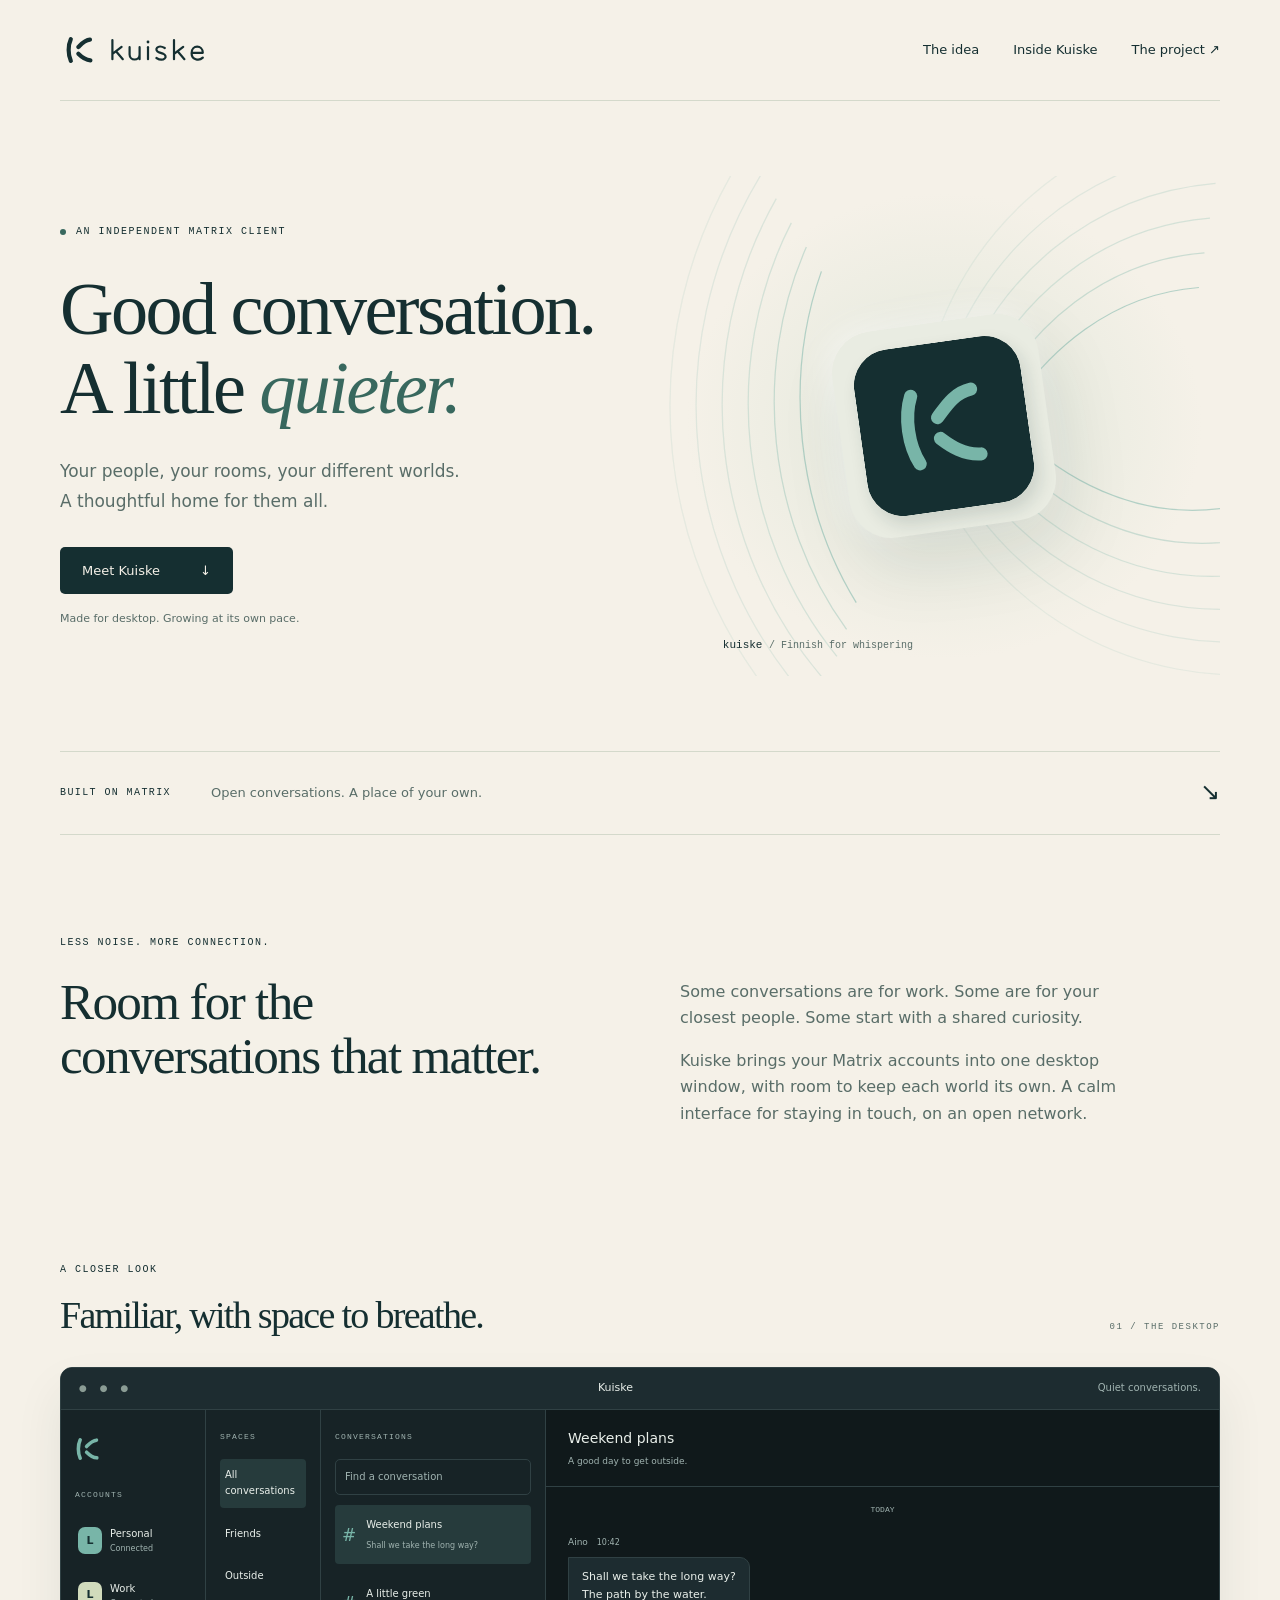
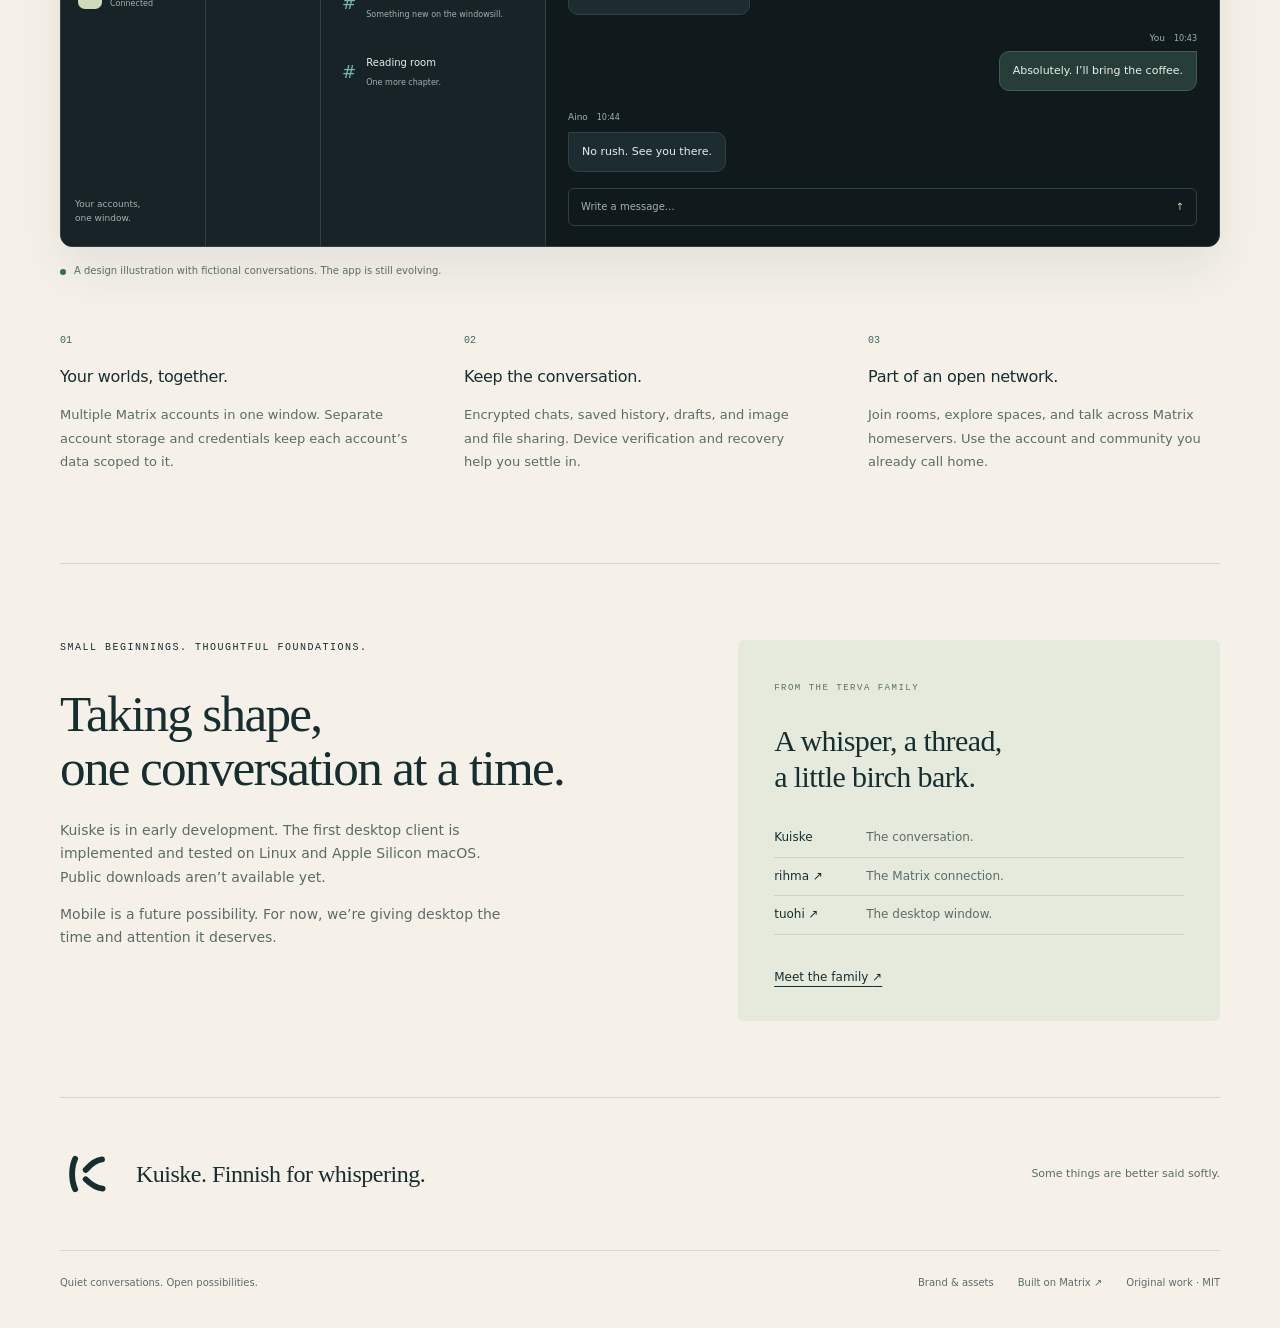
==== index.html @ c869d0d6 "Update Kuiske vanity site" ====
<!doctype html>
<html lang="en">
<head>
  <meta charset="utf-8">
  <meta name="viewport" content="width=device-width, initial-scale=1">
  <meta name="theme-color" content="#152f31">
  <title>Kuiske — quiet conversations on Matrix</title>
  <meta name="description" content="A quieter place for your Matrix conversations. Kuiske is an independent desktop chat client in early development, built around multiple accounts and encrypted conversations.">
  <meta property="og:type" content="website">
  <meta property="og:title" content="Kuiske — quiet conversations on Matrix">
  <meta property="og:description" content="Your accounts. Your conversations. A little room to breathe. An independent Matrix client in early development.">
  <link rel="canonical" href="https://terva.sh/kuiske/">
  <meta property="og:url" content="https://terva.sh/kuiske/">
  <meta property="og:image" content="https://terva.sh/kuiske/assets/social-card.png">
  <meta property="og:image:alt" content="Kuiske whisper mark and wordmark on deep ink with soft teal curves.">
  <meta property="og:image:width" content="1200">
  <meta property="og:image:height" content="630">
  <meta name="twitter:card" content="summary_large_image">
  <link rel="icon" type="image/svg+xml" href="assets/icon.svg">
  <link rel="icon" type="image/png" sizes="32x32" href="assets/icon-32.png">
  <link rel="apple-touch-icon" sizes="180x180" href="assets/icon-180.png">
  <link rel="stylesheet" href="assets/tokens.css">
  <link rel="stylesheet" href="style.css">
</head>
<body>
  <a class="skip-link" href="#main">Skip to content</a>
  <header class="site-header wrap">
    <a class="identity" href="#" aria-label="Kuiske home"><img src="assets/mark-ink.svg" alt="" width="40" height="40"><img src="assets/wordmark.svg" alt="Kuiske" width="135" height="40"></a>
    <nav aria-label="Main navigation"><a href="#idea">The idea</a><a href="#inside">Inside Kuiske</a><a href="#project">The project <span aria-hidden="true">↗</span></a></nav>
  </header>
  <main id="main">
    <section class="hero wrap" aria-labelledby="hero-title">
      <div class="hero-copy">
        <p class="eyebrow"><span class="status-dot" aria-hidden="true"></span> An independent Matrix client</p>
        <h1 id="hero-title">Good conversation.<br>A little <em>quieter.</em></h1>
        <p class="hero-description">Your people, your rooms, your different worlds.<br class="desktop-break"> A thoughtful home for them all.</p>
        <a class="button" href="#inside">Meet Kuiske <span aria-hidden="true">↓</span></a>
        <p class="hero-note">Made for desktop. Growing at its own pace.</p>
      </div>
      <div class="hero-art" aria-hidden="true">
        <img class="field" src="assets/whisper-field.svg" alt="" width="800" height="800">
        <div class="icon-plinth"><img src="assets/icon.svg" alt="" width="168" height="168"></div>
        <span class="art-annotation">kuiske <span> / Finnish for whispering</span></span>
      </div>
    </section>
    <div class="intro-line wrap"><span>BUILT ON MATRIX</span><p>Open conversations. A place of your own.</p><span aria-hidden="true">↘</span></div>
    <section class="idea wrap" id="idea" aria-labelledby="idea-title">
      <p class="eyebrow">Less noise. More connection.</p>
      <h2 id="idea-title">Room for the<br>conversations that matter.</h2>
      <div class="idea-body"><p>Some conversations are for work. Some are for your closest people. Some start with a shared curiosity.</p><p>Kuiske brings your Matrix accounts into one desktop window, with room to keep each world its own. A calm interface for staying in touch, on an open network.</p></div>
    </section>
    <section class="inside wrap" id="inside" aria-labelledby="inside-title">
      <div class="section-heading"><div><p class="eyebrow">A closer look</p><h2 id="inside-title">Familiar, with space to breathe.</h2></div><span class="small-label">01 / THE DESKTOP</span></div>
      <figure class="product-figure">
        <div class="product-window" role="img" aria-label="Illustrative Kuiske layout showing separate accounts, spaces, rooms and a fictional conversation. This is a design illustration, not an application screenshot.">
          <div class="window-bar"><span aria-hidden="true">● ● ●</span><span>Kuiske</span><span>Quiet conversations.</span></div>
          <div class="product-body">
            <div class="mock-accounts"><img src="assets/mark.svg" alt="" width="34" height="34"><p class="mock-label">ACCOUNTS</p><div class="mock-account selected"><b>L</b><span>Personal<small>Connected</small></span></div><div class="mock-account"><b class="lichen">L</b><span>Work<small>Connected</small></span></div><span class="mock-bottom">Your accounts,<br>one window.</span></div>
            <div class="mock-spaces"><p class="mock-label">SPACES</p><p class="mock-active">All conversations</p><p>Friends</p><p>Outside</p></div>
            <div class="mock-rooms"><p class="mock-label">CONVERSATIONS</p><p class="mock-search">Find a conversation</p><div class="mock-room mock-active"><span>#</span><div>Weekend plans<small>Shall we take the long way?</small></div></div><div class="mock-room"><span>#</span><div>A little green<small>Something new on the windowsill.</small></div></div><div class="mock-room"><span>#</span><div>Reading room<small>One more chapter.</small></div></div></div>
            <div class="mock-conversation"><div class="mock-chat-heading"><b>Weekend plans</b><small>A good day to get outside.</small></div><p class="mock-date">TODAY</p><div class="mock-message"><span>Aino <time>10:42</time></span><p>Shall we take the long way?<br>The path by the water.</p></div><div class="mock-message own"><span>You <time>10:43</time></span><p>Absolutely. I’ll bring the coffee.</p></div><div class="mock-message"><span>Aino <time>10:44</time></span><p>No rush. See you there.</p></div><div class="mock-composer">Write a message…<span aria-hidden="true">↑</span></div></div>
          </div>
        </div>
        <figcaption><span class="status-dot" aria-hidden="true"></span> A design illustration with fictional conversations. The app is still evolving.</figcaption>
      </figure>
      <div class="features">
        <article><span class="feature-number">01</span><h3>Your worlds, together.</h3><p>Multiple Matrix accounts in one window. Separate account storage and credentials keep each account’s data scoped to it.</p></article>
        <article><span class="feature-number">02</span><h3>Keep the conversation.</h3><p>Encrypted chats, saved history, drafts, and image and file sharing. Device verification and recovery help you settle in.</p></article>
        <article><span class="feature-number">03</span><h3>Part of an open network.</h3><p>Join rooms, explore spaces, and talk across Matrix homeservers. Use the account and community you already call home.</p></article>
      </div>
    </section>
    <section class="project wrap" id="project" aria-labelledby="project-title">
      <div><p class="eyebrow">Small beginnings. Thoughtful foundations.</p><h2 id="project-title">Taking shape,<br>one conversation at a time.</h2><p>Kuiske is in early development. The first desktop client is implemented and tested on Linux and Apple Silicon macOS. Public downloads aren’t available yet.</p><p>Mobile is a future possibility. For now, we’re giving desktop the time and attention it deserves.</p></div>
      <aside class="project-note" aria-label="Project details"><span class="small-label">FROM THE TERVA FAMILY</span><p>A whisper, a thread,<br>a little birch bark.</p><dl><div><dt>Kuiske</dt><dd>The conversation.</dd></div><div><dt><a href="https://github.com/terva-sh/rihma">rihma <span aria-hidden="true">↗</span></a></dt><dd>The Matrix connection.</dd></div><div><dt><a href="https://github.com/terva-sh/tuohi">tuohi <span aria-hidden="true">↗</span></a></dt><dd>The desktop window.</dd></div></dl><a class="text-link" href="https://terva.sh">Meet the family <span aria-hidden="true">↗</span></a></aside>
    </section>
    <section class="closing wrap" aria-label="Kuiske name"><img src="assets/mark-ink.svg" alt="" width="56" height="56"><p><strong>Kuiske.</strong> Finnish for whispering.</p><span>Some things are better said softly.</span></section>
  </main>
  <footer class="wrap"><p>Quiet conversations. Open possibilities.</p><div><a href="brand.html">Brand &amp; assets</a><a href="https://matrix.org">Built on Matrix <span aria-hidden="true">↗</span></a><span>Original work · MIT</span></div></footer>
</body>
</html>
---- assets/tokens.css ----
:root {
  --kuiske-ink: #152f31;
  --kuiske-night: #10191b;
  --kuiske-birch: #f5f1e8;
  --kuiske-teal: #78b5a8;
  --kuiske-teal-deep: #38685e;
  --kuiske-lichen: #d1dbbc;
  --kuiske-muted: #596d68;
  --kuiske-line: #d4d9cb;
  --kuiske-sans: ui-sans-serif, system-ui, -apple-system, BlinkMacSystemFont, "Segoe UI", sans-serif;
  --kuiske-serif: "Iowan Old Style", "Palatino Linotype", "Book Antiqua", Palatino, Georgia, serif;
  --kuiske-mono: ui-monospace, "Cascadia Code", "SF Mono", Menlo, Consolas, monospace;
}
---- style.css ----
*{box-sizing:border-box}
html{scroll-behavior:smooth;scroll-padding-top:24px}
body{margin:0;background:var(--kuiske-birch);color:var(--kuiske-ink);font-family:var(--kuiske-sans);font-size:16px;line-height:1.65;-webkit-font-smoothing:antialiased}
img{max-width:100%;display:block}a{color:inherit;text-underline-offset:5px}a:hover{text-decoration-thickness:2px}a:focus-visible,button:focus-visible{outline:3px solid var(--kuiske-teal-deep);outline-offset:6px;border-radius:3px}
.wrap{width:min(1160px,calc(100% - 96px));margin-inline:auto}.skip-link{position:absolute;left:24px;top:-100px;background:var(--kuiske-ink);color:var(--kuiske-birch);padding:12px 20px;z-index:5}.skip-link:focus{top:16px}
.site-header{display:flex;align-items:center;justify-content:space-between;padding-block:30px;gap:24px;border-bottom:1px solid var(--kuiske-line)}.identity{display:flex;align-items:center;gap:6px;flex-shrink:0}.identity img:last-child{width:108px;height:32px}.site-header nav{display:flex;gap:34px;font-size:13px}.site-header nav a{text-decoration:none}.site-header nav a:hover{text-decoration:underline}
.hero{display:grid;grid-template-columns:1.1fr 1fr;align-items:center;min-height:650px;position:relative}.hero-copy{padding-block:68px;z-index:1}.eyebrow,.small-label{font-family:var(--kuiske-mono);text-transform:uppercase;font-size:10px;font-weight:500;letter-spacing:1.5px}.eyebrow{display:flex;align-items:center;gap:10px;margin:0 0 30px}.status-dot{display:inline-block;width:6px;height:6px;border-radius:50%;background:var(--kuiske-teal-deep);flex:none}
h1,h2,h3,p{margin-top:0}h1,h2{font-family:var(--kuiske-serif);font-weight:400;letter-spacing:-2.6px;line-height:1.06}h1{font-size:clamp(48px,5.8vw,82px);margin:0 0 28px}h1 em{color:var(--kuiske-teal-deep);font-weight:400}.hero-description{color:var(--kuiske-muted);font-size:17px;line-height:1.8;margin-bottom:30px}.button{display:inline-flex;align-items:center;gap:40px;text-decoration:none;background:var(--kuiske-ink);color:var(--kuiske-birch);padding:13px 22px;border-radius:5px;font-size:13px;transition:background .15s}.button:hover{background:var(--kuiske-teal-deep)}.hero-note{font-size:11px;color:var(--kuiske-muted);margin:16px 0 0}
.hero-art{height:500px;position:relative;display:grid;place-items:center;overflow:hidden;background:radial-gradient(ellipse,#e0e7da 0%,#f5f1e8 66%)}.field{position:absolute;width:120%;max-width:none;opacity:.85;transform:rotate(-6deg)}.icon-plinth{transform:rotate(-8deg);padding:20px;border-radius:42px;background:#e9ece2;box-shadow:8px 30px 70px #152f311a,-7px -7px 30px #ffffff85;z-index:1}.icon-plinth img{border-radius:36px;box-shadow:4px 9px 17px #152f3124}.art-annotation{position:absolute;bottom:22px;left:10%;font-family:var(--kuiske-mono);font-size:11px}.art-annotation span{font-size:10px;color:var(--kuiske-muted)}
.intro-line{display:flex;align-items:center;gap:40px;border-block:1px solid var(--kuiske-line);padding-block:21px}.intro-line>span:first-child{font:10px var(--kuiske-mono);letter-spacing:1.4px}.intro-line p{margin:0;font-size:13px;color:var(--kuiske-muted)}.intro-line>span:last-child{margin-left:auto;font-size:24px}
.idea{padding-block:100px;display:grid;grid-template-columns:1fr 1fr;column-gap:80px}.idea>.eyebrow{grid-column:1/-1;margin-bottom:24px}h2{font-size:clamp(34px,4vw,52px);letter-spacing:-1.7px;margin-bottom:24px}.idea h2{margin-bottom:0}.idea-body{max-width:440px;color:var(--kuiske-muted);padding-top:4px}.idea-body p:last-child{margin-bottom:0}
.inside{padding-top:35px;padding-bottom:90px}.section-heading{display:flex;justify-content:space-between;align-items:end;margin-bottom:32px;gap:24px}.section-heading .eyebrow{margin-bottom:16px}.section-heading h2{font-size:38px;margin:0}.small-label{font-size:9px;white-space:nowrap;color:var(--kuiske-muted)}
.product-figure{margin:0}.product-window{border:1px solid #304144;border-radius:12px;overflow:hidden;background:#10191b;color:#e9efea;box-shadow:0 24px 48px #152f3114;font-size:12px}.window-bar{height:42px;padding-inline:18px;display:flex;align-items:center;justify-content:space-between;background:#1d2c30;border-bottom:1px solid #304144;font-size:11px}.window-bar>span:first-child{letter-spacing:5px;color:#8a9c94;font-size:9px}.window-bar>span:last-child{color:#a0b3b0;font-size:10px}.product-body{display:grid;grid-template-columns:145px 115px 225px 1fr;min-height:400px}.mock-accounts,.mock-spaces,.mock-rooms{position:relative;background:#172326;border-right:1px solid #304144;padding:22px 14px}.mock-label{font:8px var(--kuiske-mono);letter-spacing:1.2px;color:#a0b3b0;margin:0 0 18px}.mock-accounts>img{margin:0 0 24px -4px}.mock-account{display:flex;align-items:center;gap:8px;padding:9px 3px;margin-bottom:7px;font-size:10px}.mock-account>b{border-radius:7px;width:24px;height:27px;display:grid;place-items:center;background:#78b5a8;color:#152f31;font-size:11px}.mock-account>b.lichen{background:#d1dbbc}.mock-account small{display:block;color:#a0b3b0;font-size:8px}.mock-bottom{position:absolute;bottom:20px;font-size:9px;color:#a0b3b0}.mock-spaces>p:not(.mock-label){padding:8px 5px;font-size:10px}.mock-active{background:#263b3c;border-radius:4px}.mock-search{font-size:10px;border:1px solid #304144;padding:9px;border-radius:5px;color:#a0b3b0}.mock-room{display:flex;gap:10px;align-items:center;margin-bottom:10px;padding:12px 7px}.mock-room>span{font-size:17px;color:#78b5a8}.mock-room div{font-size:10px}.mock-room small{display:block;color:#a0b3b0;font-size:8px;margin-top:5px}.mock-conversation{padding:0 22px 20px;display:flex;flex-direction:column;min-width:0}.mock-chat-heading{border-bottom:1px solid #304144;margin-inline:-22px;padding:17px 22px}.mock-chat-heading>b{font-size:14px;font-weight:500}.mock-chat-heading small{display:block;color:#a0b3b0;font-size:9px;margin-top:4px}.mock-date{text-align:center;color:#a0b3b0;font:8px var(--kuiske-mono);margin:18px 0}.mock-message{max-width:87%;align-self:flex-start;margin-bottom:16px}.mock-message>span{font-size:9px;color:#a0b3b0}.mock-message time{font-size:8px;padding-left:6px}.mock-message p{background:#1d2c30;border:1px solid #304144;border-radius:0 10px 10px;padding:10px 13px;margin:5px 0 0;font-size:11px}.mock-message.own{align-self:flex-end}.mock-message.own>span{display:block;text-align:right}.mock-message.own p{background:#263d38;border-color:#3f5d50;border-radius:10px 0 10px 10px}.mock-composer{margin-top:auto;border:1px solid #304144;border-radius:6px;padding:10px 12px;color:#a0b3b0;font-size:10px;display:flex;justify-content:space-between}.mock-composer>span{color:#c8ddac}
figcaption{display:flex;align-items:center;gap:8px;color:var(--kuiske-muted);font-size:10px;margin-top:16px}.features{display:grid;grid-template-columns:repeat(3,1fr);gap:52px;margin-top:55px}.feature-number{font:10px var(--kuiske-mono);color:var(--kuiske-teal-deep);display:block;margin-bottom:18px}.features h3{font-size:16px;font-weight:500;letter-spacing:-.3px;margin-bottom:13px}.features p{font-size:13px;color:var(--kuiske-muted);line-height:1.8;margin-bottom:0}
.project{border-block:1px solid var(--kuiske-line);padding-block:76px;display:grid;grid-template-columns:1.2fr 1fr;gap:100px}.project>div>p:not(.eyebrow){color:var(--kuiske-muted);font-size:14px;max-width:460px}.project-note{background:#e6eadd;padding:32px 36px;border-radius:6px;align-self:start}.project-note>p{font-family:var(--kuiske-serif);font-size:30px;line-height:1.2;letter-spacing:-.6px;margin:24px 0}.project-note dl{margin:0 0 28px}.project-note dl>div{display:flex;align-items:baseline;gap:16px;font-size:12px;padding:9px 0;border-bottom:1px solid #cbd2c2}.project-note dt{width:76px;font-weight:500}.project-note dt a{text-decoration:none}.project-note dd{color:var(--kuiske-muted);margin:0}.text-link{font-size:12px}.closing{display:flex;align-items:center;gap:20px;padding-block:48px}.closing>p{font-family:var(--kuiske-serif);font-size:24px;letter-spacing:-.5px;margin:0}.closing strong{font-weight:400}.closing>span{margin-left:auto;font-size:11px;color:var(--kuiske-muted)}footer{border-top:1px solid var(--kuiske-line);padding-block:24px 36px;display:flex;justify-content:space-between;gap:24px;font-size:10px;color:var(--kuiske-muted)}footer p{margin:0}footer>div{display:flex;gap:24px}footer a{text-decoration:none}
@media(min-width:1440px){.hero h1{font-size:86px}}
@media(max-width:1050px){.wrap{width:calc(100% - 64px)}.hero{min-height:570px}.hero-art{height:420px}.icon-plinth{padding:16px}.icon-plinth img{width:140px;height:140px}.product-body{grid-template-columns:115px 95px 175px 1fr}.mock-rooms,.mock-accounts,.mock-spaces{padding-inline:10px}.mock-room{padding-inline:5px}.mock-room small{font-size:7px}.project{gap:50px}.features{gap:30px}.idea{gap:40px}.section-heading h2{font-size:34px}}
@media(max-width:760px){.wrap{width:calc(100% - 40px)}.site-header{padding-block:20px}.site-header nav{gap:18px;font-size:11px}.site-header nav a:first-child{display:none}.identity{gap:0}.identity img:first-child{width:32px;height:32px}.identity img:last-child{width:95px;height:28px}.hero{grid-template-columns:1fr;min-height:auto}.hero-copy{padding-block:52px 0}h1{font-size:clamp(46px,10vw,68px);letter-spacing:-1.8px}.hero-description{font-size:15px}.hero .eyebrow{font-size:9px;letter-spacing:1px;margin-bottom:24px}.hero-art{height:340px;max-width:440px;width:100%;margin-inline:auto}.field{width:100%;height:100%}.icon-plinth{padding:12px;border-radius:34px}.icon-plinth img{width:112px;height:112px;border-radius:24px}.art-annotation{bottom:20px;left:12%}.hero-note{font-size:10px}.intro-line{gap:20px;padding-block:17px}.intro-line>span:first-child{font-size:8px}.intro-line p{font-size:11px;max-width:170px}.intro-line>span:last-child{font-size:20px}.idea{padding-block:60px;grid-template-columns:1fr;gap:0}.idea>.eyebrow{margin-bottom:20px}.idea h2{margin-bottom:24px}.idea-body{font-size:14px}.inside{padding-top:15px;padding-bottom:60px}.section-heading{align-items:start}.section-heading h2{font-size:30px;max-width:280px}.section-heading>.small-label{display:none}.product-window{border-radius:8px}.product-body{grid-template-columns:100px 1fr;min-height:390px}.mock-spaces,.mock-accounts{display:none}.mock-rooms{padding:20px 6px}.mock-rooms .mock-label{font-size:6px;letter-spacing:.5px}.mock-room{padding:10px 4px;gap:5px;align-items:start}.mock-room>span{font-size:12px}.mock-room div{font-size:8px}.mock-room small{font-size:7px;overflow-wrap:anywhere}.mock-search{font-size:8px;padding:6px}.mock-conversation{padding-inline:12px}.mock-chat-heading{margin-inline:-12px;padding-inline:12px}.mock-chat-heading>b{font-size:12px}.mock-chat-heading small{font-size:8px}.mock-message p{padding:9px;font-size:10px}.window-bar>span:last-child{display:none}.window-bar{height:34px;font-size:10px}.mock-composer{font-size:9px;padding-inline:9px}.features{grid-template-columns:1fr;gap:26px;margin-top:32px}.features article{display:grid;grid-template-columns:28px 1fr;column-gap:12px}.feature-number{grid-row:1/3;margin-top:5px}.features h3{margin-bottom:8px}.features p{grid-column:2}.project{grid-template-columns:1fr;gap:28px;padding-block:52px}.project .eyebrow{font-size:8px;letter-spacing:1px}.project-note{padding:26px}.project-note>p{font-size:28px}.closing{gap:12px;padding-block:32px;flex-wrap:wrap}.closing img{width:36px;height:36px}.closing>p{font-size:21px}.closing>span{margin:0 0 0 48px}footer{flex-direction:column;gap:14px;font-size:9px}footer>div{gap:20px;flex-wrap:wrap}figcaption{font-size:9px;align-items:baseline}}
@media(prefers-reduced-motion:reduce){html{scroll-behavior:auto}*{transition:none!important}}

@media(max-width:380px){.site-header{gap:10px}.site-header nav{gap:12px;font-size:10px}}
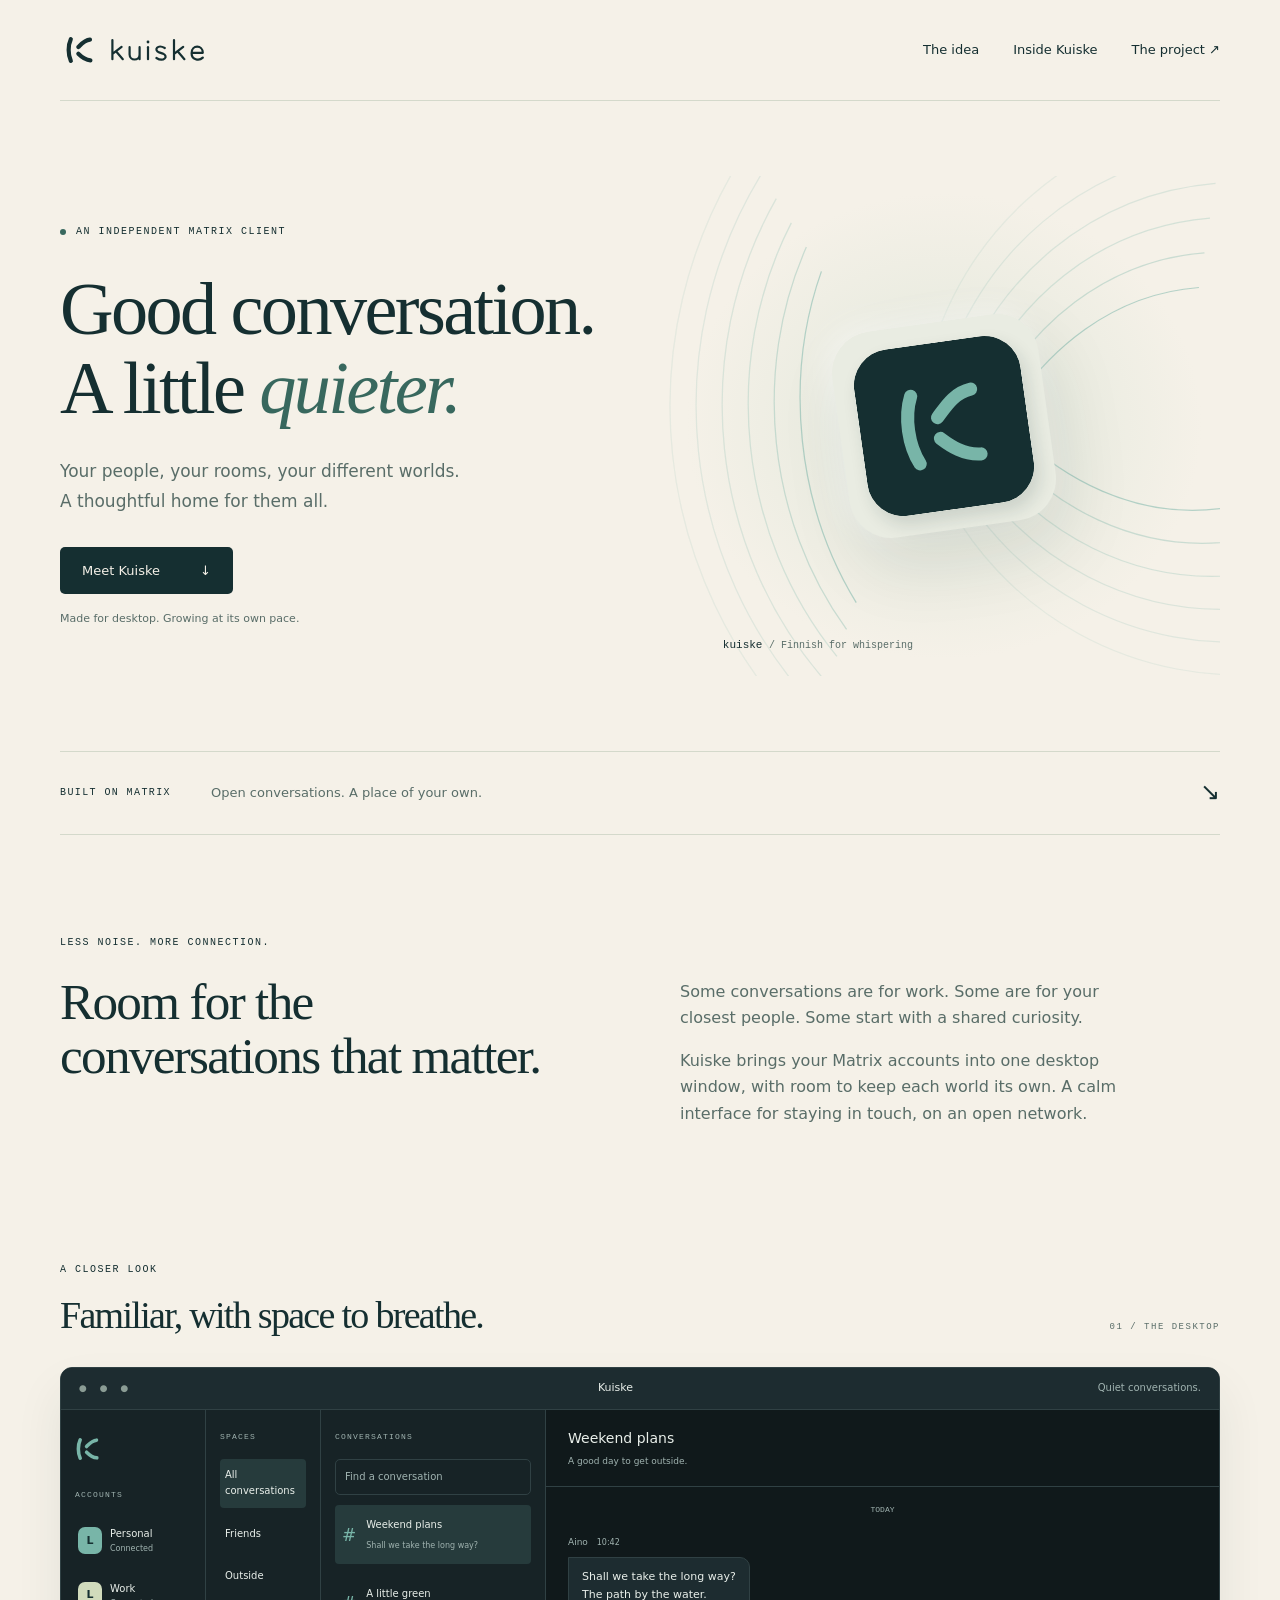
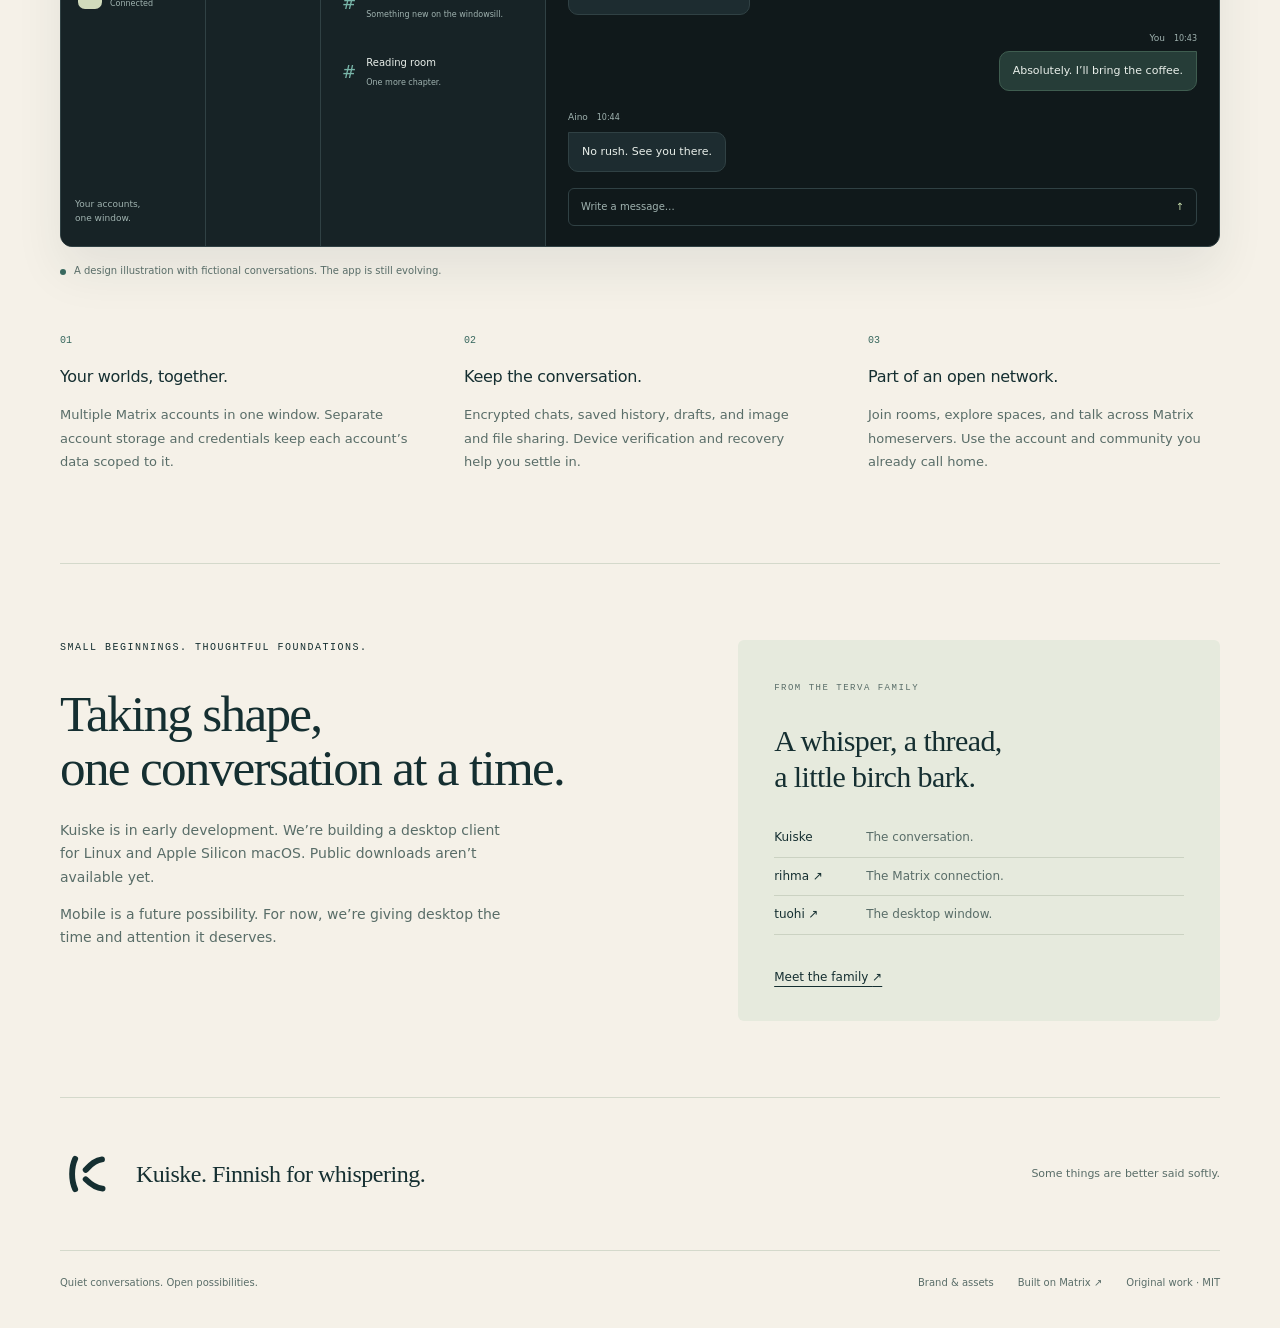
==== commit b6fc3e72: "Update Kuiske vanity site" ====
--- a/index.html
+++ b/index.html
@@ -70,7 +70,7 @@
       </div>
     </section>
     <section class="project wrap" id="project" aria-labelledby="project-title">
-      <div><p class="eyebrow">Small beginnings. Thoughtful foundations.</p><h2 id="project-title">Taking shape,<br>one conversation at a time.</h2><p>Kuiske is in early development. The first desktop client is implemented and tested on Linux and Apple Silicon macOS. Public downloads aren’t available yet.</p><p>Mobile is a future possibility. For now, we’re giving desktop the time and attention it deserves.</p></div>
+      <div><p class="eyebrow">Small beginnings. Thoughtful foundations.</p><h2 id="project-title">Taking shape,<br>one conversation at a time.</h2><p>Kuiske is in early development. We’re building a desktop client for Linux and Apple Silicon macOS. Public downloads aren’t available yet.</p><p>Mobile is a future possibility. For now, we’re giving desktop the time and attention it deserves.</p></div>
       <aside class="project-note" aria-label="Project details"><span class="small-label">FROM THE TERVA FAMILY</span><p>A whisper, a thread,<br>a little birch bark.</p><dl><div><dt>Kuiske</dt><dd>The conversation.</dd></div><div><dt><a href="https://github.com/terva-sh/rihma">rihma <span aria-hidden="true">↗</span></a></dt><dd>The Matrix connection.</dd></div><div><dt><a href="https://github.com/terva-sh/tuohi">tuohi <span aria-hidden="true">↗</span></a></dt><dd>The desktop window.</dd></div></dl><a class="text-link" href="https://terva.sh">Meet the family <span aria-hidden="true">↗</span></a></aside>
     </section>
     <section class="closing wrap" aria-label="Kuiske name"><img src="assets/mark-ink.svg" alt="" width="56" height="56"><p><strong>Kuiske.</strong> Finnish for whispering.</p><span>Some things are better said softly.</span></section>
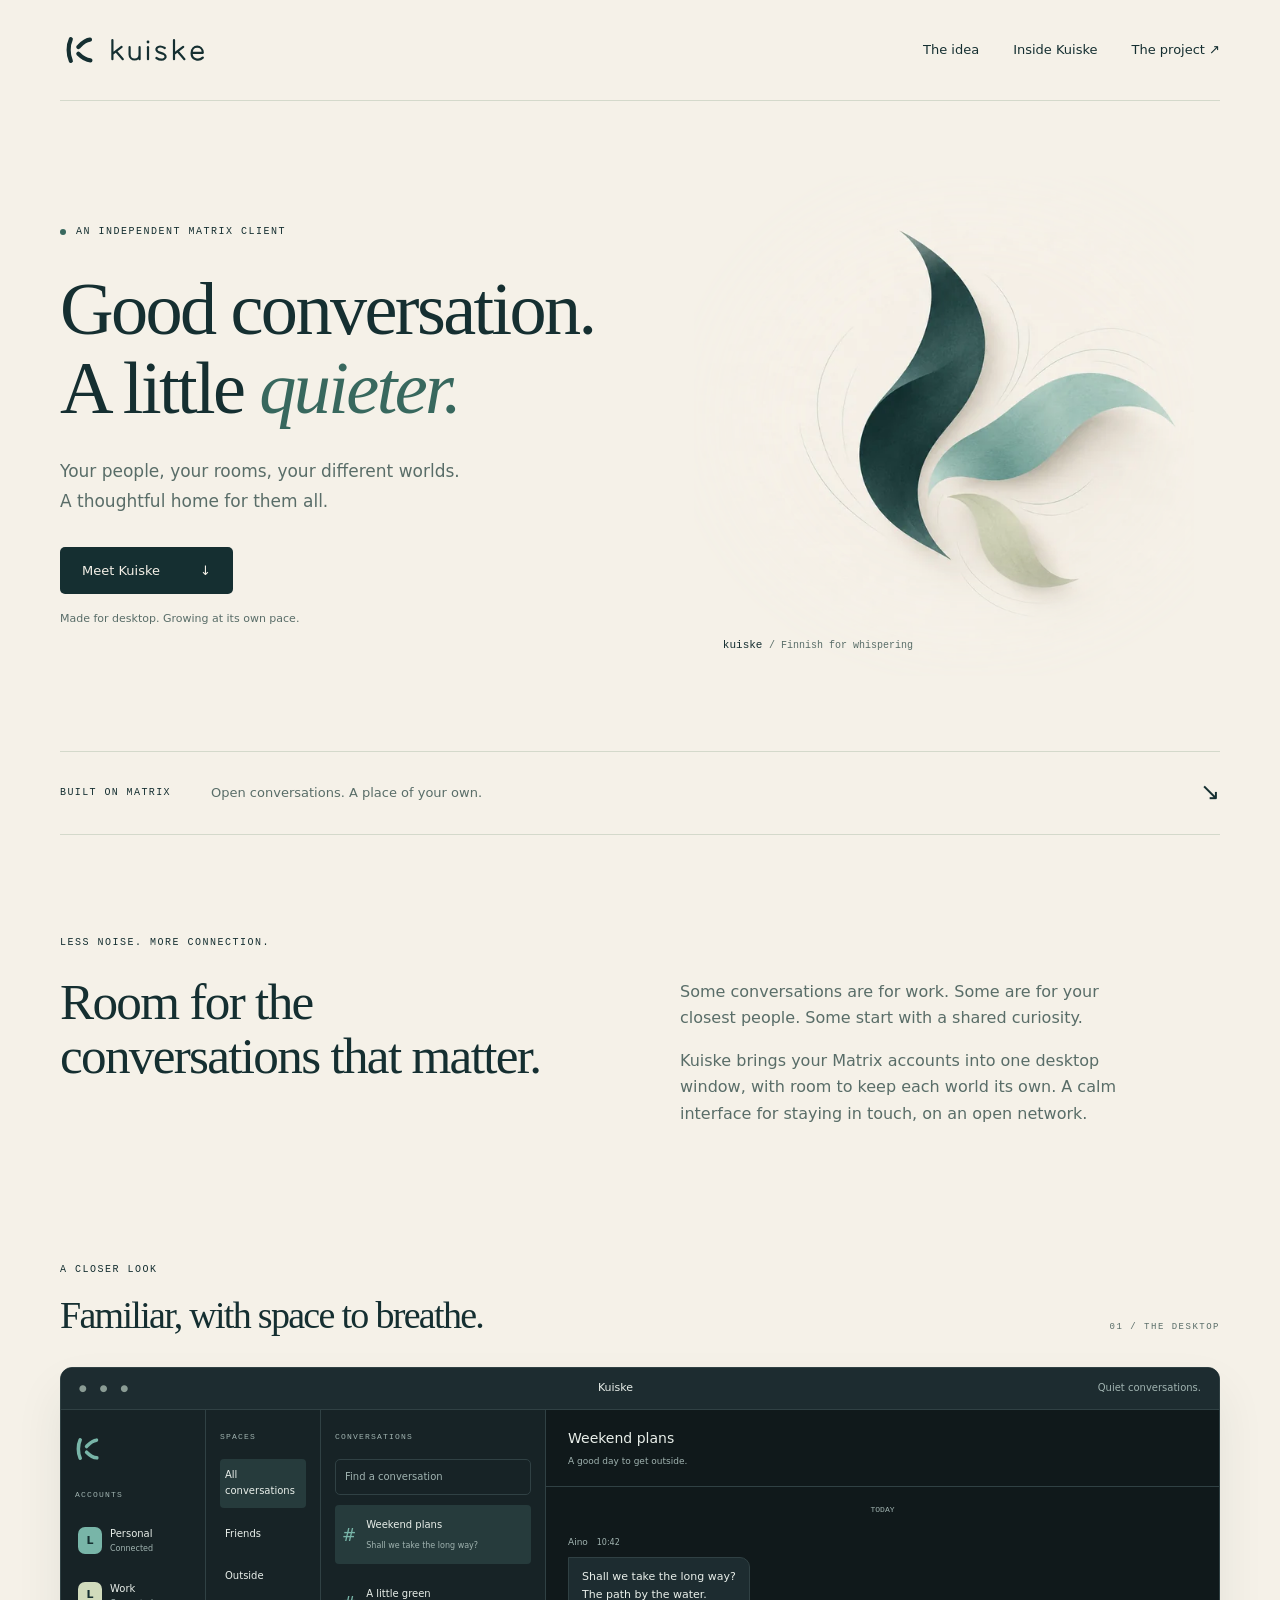
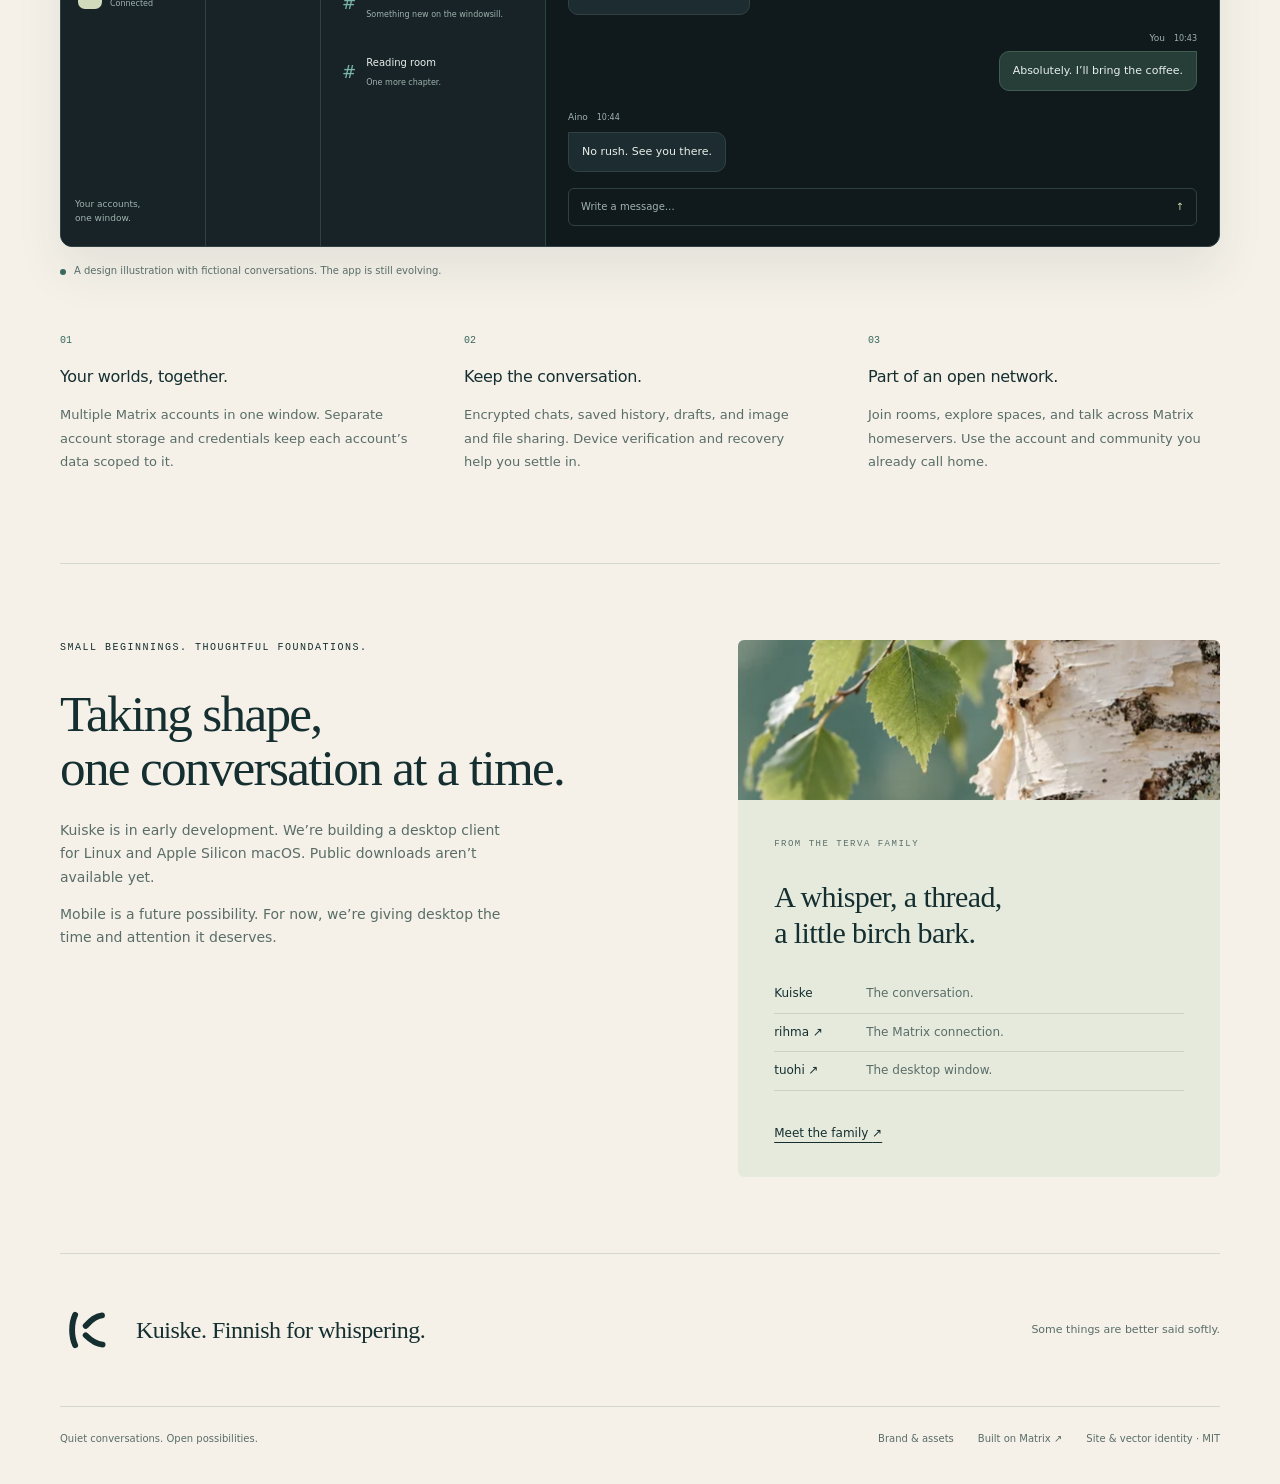
==== commit bc82ba86: "Update Kuiske vanity site" ====
--- a/index.html
+++ b/index.html
@@ -38,8 +38,7 @@
         <p class="hero-note">Made for desktop. Growing at its own pace.</p>
       </div>
       <div class="hero-art" aria-hidden="true">
-        <img class="field" src="assets/whisper-field.svg" alt="" width="800" height="800">
-        <div class="icon-plinth"><img src="assets/icon.svg" alt="" width="168" height="168"></div>
+        <img class="hero-image" src="assets/hero-art-1024.webp" srcset="assets/hero-art-640.webp 640w, assets/hero-art-1024.webp 1024w" sizes="(max-width: 760px) min(440px, 100vw - 40px), 550px" alt="" width="1024" height="1024" fetchpriority="high">
         <span class="art-annotation">kuiske <span> / Finnish for whispering</span></span>
       </div>
     </section>
@@ -71,10 +70,10 @@
     </section>
     <section class="project wrap" id="project" aria-labelledby="project-title">
       <div><p class="eyebrow">Small beginnings. Thoughtful foundations.</p><h2 id="project-title">Taking shape,<br>one conversation at a time.</h2><p>Kuiske is in early development. We’re building a desktop client for Linux and Apple Silicon macOS. Public downloads aren’t available yet.</p><p>Mobile is a future possibility. For now, we’re giving desktop the time and attention it deserves.</p></div>
-      <aside class="project-note" aria-label="Project details"><span class="small-label">FROM THE TERVA FAMILY</span><p>A whisper, a thread,<br>a little birch bark.</p><dl><div><dt>Kuiske</dt><dd>The conversation.</dd></div><div><dt><a href="https://github.com/terva-sh/rihma">rihma <span aria-hidden="true">↗</span></a></dt><dd>The Matrix connection.</dd></div><div><dt><a href="https://github.com/terva-sh/tuohi">tuohi <span aria-hidden="true">↗</span></a></dt><dd>The desktop window.</dd></div></dl><a class="text-link" href="https://terva.sh">Meet the family <span aria-hidden="true">↗</span></a></aside>
+      <aside class="project-note" aria-label="Project details"><img class="family-detail" src="assets/birch-detail-480.webp" srcset="assets/birch-detail-480.webp 480w, assets/birch-detail.webp 1254w" sizes="(max-width: 760px) 100vw, 460px" alt="" width="1254" height="1254" loading="lazy" decoding="async"><span class="small-label">FROM THE TERVA FAMILY</span><p>A whisper, a thread,<br>a little birch bark.</p><dl><div><dt>Kuiske</dt><dd>The conversation.</dd></div><div><dt><a href="https://github.com/terva-sh/rihma">rihma <span aria-hidden="true">↗</span></a></dt><dd>The Matrix connection.</dd></div><div><dt><a href="https://github.com/terva-sh/tuohi">tuohi <span aria-hidden="true">↗</span></a></dt><dd>The desktop window.</dd></div></dl><a class="text-link" href="https://terva.sh">Meet the family <span aria-hidden="true">↗</span></a></aside>
     </section>
     <section class="closing wrap" aria-label="Kuiske name"><img src="assets/mark-ink.svg" alt="" width="56" height="56"><p><strong>Kuiske.</strong> Finnish for whispering.</p><span>Some things are better said softly.</span></section>
   </main>
-  <footer class="wrap"><p>Quiet conversations. Open possibilities.</p><div><a href="brand.html">Brand &amp; assets</a><a href="https://matrix.org">Built on Matrix <span aria-hidden="true">↗</span></a><span>Original work · MIT</span></div></footer>
+  <footer class="wrap"><p>Quiet conversations. Open possibilities.</p><div><a href="brand.html">Brand &amp; assets</a><a href="https://matrix.org">Built on Matrix <span aria-hidden="true">↗</span></a><span>Site &amp; vector identity · MIT</span></div></footer>
 </body>
 </html>
--- a/style.css
+++ b/style.css
@@ -6,16 +6,16 @@
 .site-header{display:flex;align-items:center;justify-content:space-between;padding-block:30px;gap:24px;border-bottom:1px solid var(--kuiske-line)}.identity{display:flex;align-items:center;gap:6px;flex-shrink:0}.identity img:last-child{width:108px;height:32px}.site-header nav{display:flex;gap:34px;font-size:13px}.site-header nav a{text-decoration:none}.site-header nav a:hover{text-decoration:underline}
 .hero{display:grid;grid-template-columns:1.1fr 1fr;align-items:center;min-height:650px;position:relative}.hero-copy{padding-block:68px;z-index:1}.eyebrow,.small-label{font-family:var(--kuiske-mono);text-transform:uppercase;font-size:10px;font-weight:500;letter-spacing:1.5px}.eyebrow{display:flex;align-items:center;gap:10px;margin:0 0 30px}.status-dot{display:inline-block;width:6px;height:6px;border-radius:50%;background:var(--kuiske-teal-deep);flex:none}
 h1,h2,h3,p{margin-top:0}h1,h2{font-family:var(--kuiske-serif);font-weight:400;letter-spacing:-2.6px;line-height:1.06}h1{font-size:clamp(48px,5.8vw,82px);margin:0 0 28px}h1 em{color:var(--kuiske-teal-deep);font-weight:400}.hero-description{color:var(--kuiske-muted);font-size:17px;line-height:1.8;margin-bottom:30px}.button{display:inline-flex;align-items:center;gap:40px;text-decoration:none;background:var(--kuiske-ink);color:var(--kuiske-birch);padding:13px 22px;border-radius:5px;font-size:13px;transition:background .15s}.button:hover{background:var(--kuiske-teal-deep)}.hero-note{font-size:11px;color:var(--kuiske-muted);margin:16px 0 0}
-.hero-art{height:500px;position:relative;display:grid;place-items:center;overflow:hidden;background:radial-gradient(ellipse,#e0e7da 0%,#f5f1e8 66%)}.field{position:absolute;width:120%;max-width:none;opacity:.85;transform:rotate(-6deg)}.icon-plinth{transform:rotate(-8deg);padding:20px;border-radius:42px;background:#e9ece2;box-shadow:8px 30px 70px #152f311a,-7px -7px 30px #ffffff85;z-index:1}.icon-plinth img{border-radius:36px;box-shadow:4px 9px 17px #152f3124}.art-annotation{position:absolute;bottom:22px;left:10%;font-family:var(--kuiske-mono);font-size:11px}.art-annotation span{font-size:10px;color:var(--kuiske-muted)}
+.hero-art{height:500px;position:relative;overflow:hidden}.hero-image{width:100%;height:100%;object-fit:contain;mask-image:radial-gradient(ellipse 65% 64% at 55% 48%,#000 45%,transparent 85%)}.art-annotation{position:absolute;bottom:22px;left:10%;font-family:var(--kuiske-mono);font-size:11px}.art-annotation span{font-size:10px;color:var(--kuiske-muted)}
 .intro-line{display:flex;align-items:center;gap:40px;border-block:1px solid var(--kuiske-line);padding-block:21px}.intro-line>span:first-child{font:10px var(--kuiske-mono);letter-spacing:1.4px}.intro-line p{margin:0;font-size:13px;color:var(--kuiske-muted)}.intro-line>span:last-child{margin-left:auto;font-size:24px}
 .idea{padding-block:100px;display:grid;grid-template-columns:1fr 1fr;column-gap:80px}.idea>.eyebrow{grid-column:1/-1;margin-bottom:24px}h2{font-size:clamp(34px,4vw,52px);letter-spacing:-1.7px;margin-bottom:24px}.idea h2{margin-bottom:0}.idea-body{max-width:440px;color:var(--kuiske-muted);padding-top:4px}.idea-body p:last-child{margin-bottom:0}
 .inside{padding-top:35px;padding-bottom:90px}.section-heading{display:flex;justify-content:space-between;align-items:end;margin-bottom:32px;gap:24px}.section-heading .eyebrow{margin-bottom:16px}.section-heading h2{font-size:38px;margin:0}.small-label{font-size:9px;white-space:nowrap;color:var(--kuiske-muted)}
 .product-figure{margin:0}.product-window{border:1px solid #304144;border-radius:12px;overflow:hidden;background:#10191b;color:#e9efea;box-shadow:0 24px 48px #152f3114;font-size:12px}.window-bar{height:42px;padding-inline:18px;display:flex;align-items:center;justify-content:space-between;background:#1d2c30;border-bottom:1px solid #304144;font-size:11px}.window-bar>span:first-child{letter-spacing:5px;color:#8a9c94;font-size:9px}.window-bar>span:last-child{color:#a0b3b0;font-size:10px}.product-body{display:grid;grid-template-columns:145px 115px 225px 1fr;min-height:400px}.mock-accounts,.mock-spaces,.mock-rooms{position:relative;background:#172326;border-right:1px solid #304144;padding:22px 14px}.mock-label{font:8px var(--kuiske-mono);letter-spacing:1.2px;color:#a0b3b0;margin:0 0 18px}.mock-accounts>img{margin:0 0 24px -4px}.mock-account{display:flex;align-items:center;gap:8px;padding:9px 3px;margin-bottom:7px;font-size:10px}.mock-account>b{border-radius:7px;width:24px;height:27px;display:grid;place-items:center;background:#78b5a8;color:#152f31;font-size:11px}.mock-account>b.lichen{background:#d1dbbc}.mock-account small{display:block;color:#a0b3b0;font-size:8px}.mock-bottom{position:absolute;bottom:20px;font-size:9px;color:#a0b3b0}.mock-spaces>p:not(.mock-label){padding:8px 5px;font-size:10px}.mock-active{background:#263b3c;border-radius:4px}.mock-search{font-size:10px;border:1px solid #304144;padding:9px;border-radius:5px;color:#a0b3b0}.mock-room{display:flex;gap:10px;align-items:center;margin-bottom:10px;padding:12px 7px}.mock-room>span{font-size:17px;color:#78b5a8}.mock-room div{font-size:10px}.mock-room small{display:block;color:#a0b3b0;font-size:8px;margin-top:5px}.mock-conversation{padding:0 22px 20px;display:flex;flex-direction:column;min-width:0}.mock-chat-heading{border-bottom:1px solid #304144;margin-inline:-22px;padding:17px 22px}.mock-chat-heading>b{font-size:14px;font-weight:500}.mock-chat-heading small{display:block;color:#a0b3b0;font-size:9px;margin-top:4px}.mock-date{text-align:center;color:#a0b3b0;font:8px var(--kuiske-mono);margin:18px 0}.mock-message{max-width:87%;align-self:flex-start;margin-bottom:16px}.mock-message>span{font-size:9px;color:#a0b3b0}.mock-message time{font-size:8px;padding-left:6px}.mock-message p{background:#1d2c30;border:1px solid #304144;border-radius:0 10px 10px;padding:10px 13px;margin:5px 0 0;font-size:11px}.mock-message.own{align-self:flex-end}.mock-message.own>span{display:block;text-align:right}.mock-message.own p{background:#263d38;border-color:#3f5d50;border-radius:10px 0 10px 10px}.mock-composer{margin-top:auto;border:1px solid #304144;border-radius:6px;padding:10px 12px;color:#a0b3b0;font-size:10px;display:flex;justify-content:space-between}.mock-composer>span{color:#c8ddac}
 figcaption{display:flex;align-items:center;gap:8px;color:var(--kuiske-muted);font-size:10px;margin-top:16px}.features{display:grid;grid-template-columns:repeat(3,1fr);gap:52px;margin-top:55px}.feature-number{font:10px var(--kuiske-mono);color:var(--kuiske-teal-deep);display:block;margin-bottom:18px}.features h3{font-size:16px;font-weight:500;letter-spacing:-.3px;margin-bottom:13px}.features p{font-size:13px;color:var(--kuiske-muted);line-height:1.8;margin-bottom:0}
-.project{border-block:1px solid var(--kuiske-line);padding-block:76px;display:grid;grid-template-columns:1.2fr 1fr;gap:100px}.project>div>p:not(.eyebrow){color:var(--kuiske-muted);font-size:14px;max-width:460px}.project-note{background:#e6eadd;padding:32px 36px;border-radius:6px;align-self:start}.project-note>p{font-family:var(--kuiske-serif);font-size:30px;line-height:1.2;letter-spacing:-.6px;margin:24px 0}.project-note dl{margin:0 0 28px}.project-note dl>div{display:flex;align-items:baseline;gap:16px;font-size:12px;padding:9px 0;border-bottom:1px solid #cbd2c2}.project-note dt{width:76px;font-weight:500}.project-note dt a{text-decoration:none}.project-note dd{color:var(--kuiske-muted);margin:0}.text-link{font-size:12px}.closing{display:flex;align-items:center;gap:20px;padding-block:48px}.closing>p{font-family:var(--kuiske-serif);font-size:24px;letter-spacing:-.5px;margin:0}.closing strong{font-weight:400}.closing>span{margin-left:auto;font-size:11px;color:var(--kuiske-muted)}footer{border-top:1px solid var(--kuiske-line);padding-block:24px 36px;display:flex;justify-content:space-between;gap:24px;font-size:10px;color:var(--kuiske-muted)}footer p{margin:0}footer>div{display:flex;gap:24px}footer a{text-decoration:none}
+.project{border-block:1px solid var(--kuiske-line);padding-block:76px;display:grid;grid-template-columns:1.2fr 1fr;gap:100px}.project>div>p:not(.eyebrow){color:var(--kuiske-muted);font-size:14px;max-width:460px}.project-note{background:#e6eadd;padding:32px 36px;border-radius:6px;align-self:start}.family-detail{width:calc(100% + 72px);max-width:none;height:160px;object-fit:cover;object-position:center 45%;margin:-32px -36px 28px;border-radius:6px 6px 0 0}.project-note>p{font-family:var(--kuiske-serif);font-size:30px;line-height:1.2;letter-spacing:-.6px;margin:24px 0}.project-note dl{margin:0 0 28px}.project-note dl>div{display:flex;align-items:baseline;gap:16px;font-size:12px;padding:9px 0;border-bottom:1px solid #cbd2c2}.project-note dt{width:76px;font-weight:500}.project-note dt a{text-decoration:none}.project-note dd{color:var(--kuiske-muted);margin:0}.text-link{font-size:12px}.closing{display:flex;align-items:center;gap:20px;padding-block:48px}.closing>p{font-family:var(--kuiske-serif);font-size:24px;letter-spacing:-.5px;margin:0}.closing strong{font-weight:400}.closing>span{margin-left:auto;font-size:11px;color:var(--kuiske-muted)}footer{border-top:1px solid var(--kuiske-line);padding-block:24px 36px;display:flex;justify-content:space-between;gap:24px;font-size:10px;color:var(--kuiske-muted)}footer p{margin:0}footer>div{display:flex;gap:24px}footer a{text-decoration:none}
 @media(min-width:1440px){.hero h1{font-size:86px}}
-@media(max-width:1050px){.wrap{width:calc(100% - 64px)}.hero{min-height:570px}.hero-art{height:420px}.icon-plinth{padding:16px}.icon-plinth img{width:140px;height:140px}.product-body{grid-template-columns:115px 95px 175px 1fr}.mock-rooms,.mock-accounts,.mock-spaces{padding-inline:10px}.mock-room{padding-inline:5px}.mock-room small{font-size:7px}.project{gap:50px}.features{gap:30px}.idea{gap:40px}.section-heading h2{font-size:34px}}
-@media(max-width:760px){.wrap{width:calc(100% - 40px)}.site-header{padding-block:20px}.site-header nav{gap:18px;font-size:11px}.site-header nav a:first-child{display:none}.identity{gap:0}.identity img:first-child{width:32px;height:32px}.identity img:last-child{width:95px;height:28px}.hero{grid-template-columns:1fr;min-height:auto}.hero-copy{padding-block:52px 0}h1{font-size:clamp(46px,10vw,68px);letter-spacing:-1.8px}.hero-description{font-size:15px}.hero .eyebrow{font-size:9px;letter-spacing:1px;margin-bottom:24px}.hero-art{height:340px;max-width:440px;width:100%;margin-inline:auto}.field{width:100%;height:100%}.icon-plinth{padding:12px;border-radius:34px}.icon-plinth img{width:112px;height:112px;border-radius:24px}.art-annotation{bottom:20px;left:12%}.hero-note{font-size:10px}.intro-line{gap:20px;padding-block:17px}.intro-line>span:first-child{font-size:8px}.intro-line p{font-size:11px;max-width:170px}.intro-line>span:last-child{font-size:20px}.idea{padding-block:60px;grid-template-columns:1fr;gap:0}.idea>.eyebrow{margin-bottom:20px}.idea h2{margin-bottom:24px}.idea-body{font-size:14px}.inside{padding-top:15px;padding-bottom:60px}.section-heading{align-items:start}.section-heading h2{font-size:30px;max-width:280px}.section-heading>.small-label{display:none}.product-window{border-radius:8px}.product-body{grid-template-columns:100px 1fr;min-height:390px}.mock-spaces,.mock-accounts{display:none}.mock-rooms{padding:20px 6px}.mock-rooms .mock-label{font-size:6px;letter-spacing:.5px}.mock-room{padding:10px 4px;gap:5px;align-items:start}.mock-room>span{font-size:12px}.mock-room div{font-size:8px}.mock-room small{font-size:7px;overflow-wrap:anywhere}.mock-search{font-size:8px;padding:6px}.mock-conversation{padding-inline:12px}.mock-chat-heading{margin-inline:-12px;padding-inline:12px}.mock-chat-heading>b{font-size:12px}.mock-chat-heading small{font-size:8px}.mock-message p{padding:9px;font-size:10px}.window-bar>span:last-child{display:none}.window-bar{height:34px;font-size:10px}.mock-composer{font-size:9px;padding-inline:9px}.features{grid-template-columns:1fr;gap:26px;margin-top:32px}.features article{display:grid;grid-template-columns:28px 1fr;column-gap:12px}.feature-number{grid-row:1/3;margin-top:5px}.features h3{margin-bottom:8px}.features p{grid-column:2}.project{grid-template-columns:1fr;gap:28px;padding-block:52px}.project .eyebrow{font-size:8px;letter-spacing:1px}.project-note{padding:26px}.project-note>p{font-size:28px}.closing{gap:12px;padding-block:32px;flex-wrap:wrap}.closing img{width:36px;height:36px}.closing>p{font-size:21px}.closing>span{margin:0 0 0 48px}footer{flex-direction:column;gap:14px;font-size:9px}footer>div{gap:20px;flex-wrap:wrap}figcaption{font-size:9px;align-items:baseline}}
+@media(max-width:1050px){.wrap{width:calc(100% - 64px)}.hero{min-height:570px}.hero-art{height:420px}.product-body{grid-template-columns:115px 95px 175px 1fr}.mock-rooms,.mock-accounts,.mock-spaces{padding-inline:10px}.mock-room{padding-inline:5px}.mock-room small{font-size:7px}.project{gap:50px}.features{gap:30px}.idea{gap:40px}.section-heading h2{font-size:34px}}
+@media(max-width:760px){.wrap{width:calc(100% - 40px)}.site-header{padding-block:20px}.site-header nav{gap:18px;font-size:11px}.site-header nav a:first-child{display:none}.identity{gap:0}.identity img:first-child{width:32px;height:32px}.identity img:last-child{width:95px;height:28px}.hero{grid-template-columns:1fr;min-height:auto}.hero-copy{padding-block:52px 0}h1{font-size:clamp(46px,10vw,68px);letter-spacing:-1.8px}.hero-description{font-size:15px}.hero .eyebrow{font-size:9px;letter-spacing:1px;margin-bottom:24px}.hero-art{height:340px;max-width:440px;width:100%;margin-inline:auto}.art-annotation{bottom:20px;left:12%}.hero-note{font-size:10px}.intro-line{gap:20px;padding-block:17px}.intro-line>span:first-child{font-size:8px}.intro-line p{font-size:11px;max-width:170px}.intro-line>span:last-child{font-size:20px}.idea{padding-block:60px;grid-template-columns:1fr;gap:0}.idea>.eyebrow{margin-bottom:20px}.idea h2{margin-bottom:24px}.idea-body{font-size:14px}.inside{padding-top:15px;padding-bottom:60px}.section-heading{align-items:start}.section-heading h2{font-size:30px;max-width:280px}.section-heading>.small-label{display:none}.product-window{border-radius:8px}.product-body{grid-template-columns:100px 1fr;min-height:390px}.mock-spaces,.mock-accounts{display:none}.mock-rooms{padding:20px 6px}.mock-rooms .mock-label{font-size:6px;letter-spacing:.5px}.mock-room{padding:10px 4px;gap:5px;align-items:start}.mock-room>span{font-size:12px}.mock-room div{font-size:8px}.mock-room small{font-size:7px;overflow-wrap:anywhere}.mock-search{font-size:8px;padding:6px}.mock-conversation{padding-inline:12px}.mock-chat-heading{margin-inline:-12px;padding-inline:12px}.mock-chat-heading>b{font-size:12px}.mock-chat-heading small{font-size:8px}.mock-message p{padding:9px;font-size:10px}.window-bar>span:last-child{display:none}.window-bar{height:34px;font-size:10px}.mock-composer{font-size:9px;padding-inline:9px}.features{grid-template-columns:1fr;gap:26px;margin-top:32px}.features article{display:grid;grid-template-columns:28px 1fr;column-gap:12px}.feature-number{grid-row:1/3;margin-top:5px}.features h3{margin-bottom:8px}.features p{grid-column:2}.project{grid-template-columns:1fr;gap:28px;padding-block:52px}.project .eyebrow{font-size:8px;letter-spacing:1px}.project-note{padding:26px}.family-detail{width:calc(100% + 52px);margin:-26px -26px 26px;height:170px}.project-note>p{font-size:28px}.closing{gap:12px;padding-block:32px;flex-wrap:wrap}.closing img{width:36px;height:36px}.closing>p{font-size:21px}.closing>span{margin:0 0 0 48px}footer{flex-direction:column;gap:14px;font-size:9px}footer>div{gap:20px;flex-wrap:wrap}figcaption{font-size:9px;align-items:baseline}}
 @media(prefers-reduced-motion:reduce){html{scroll-behavior:auto}*{transition:none!important}}
 
 @media(max-width:380px){.site-header{gap:10px}.site-header nav{gap:12px;font-size:10px}}
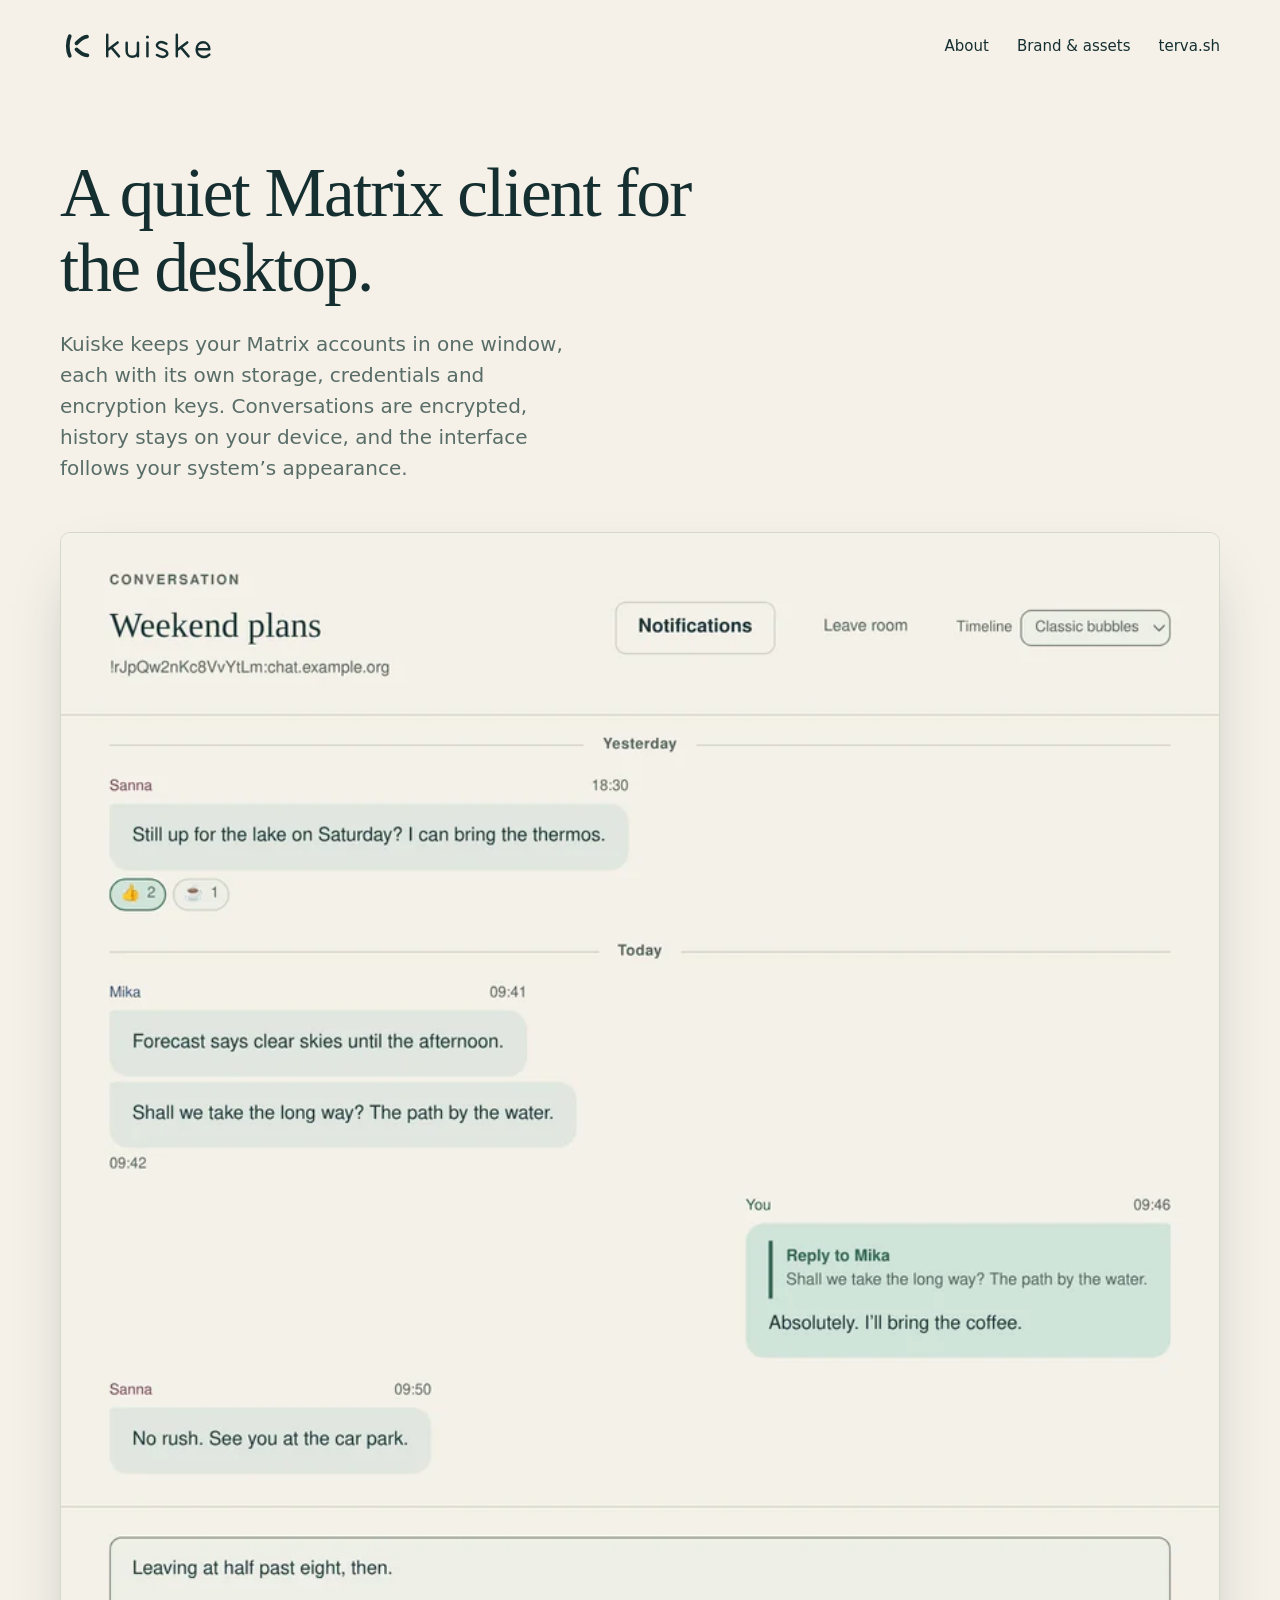
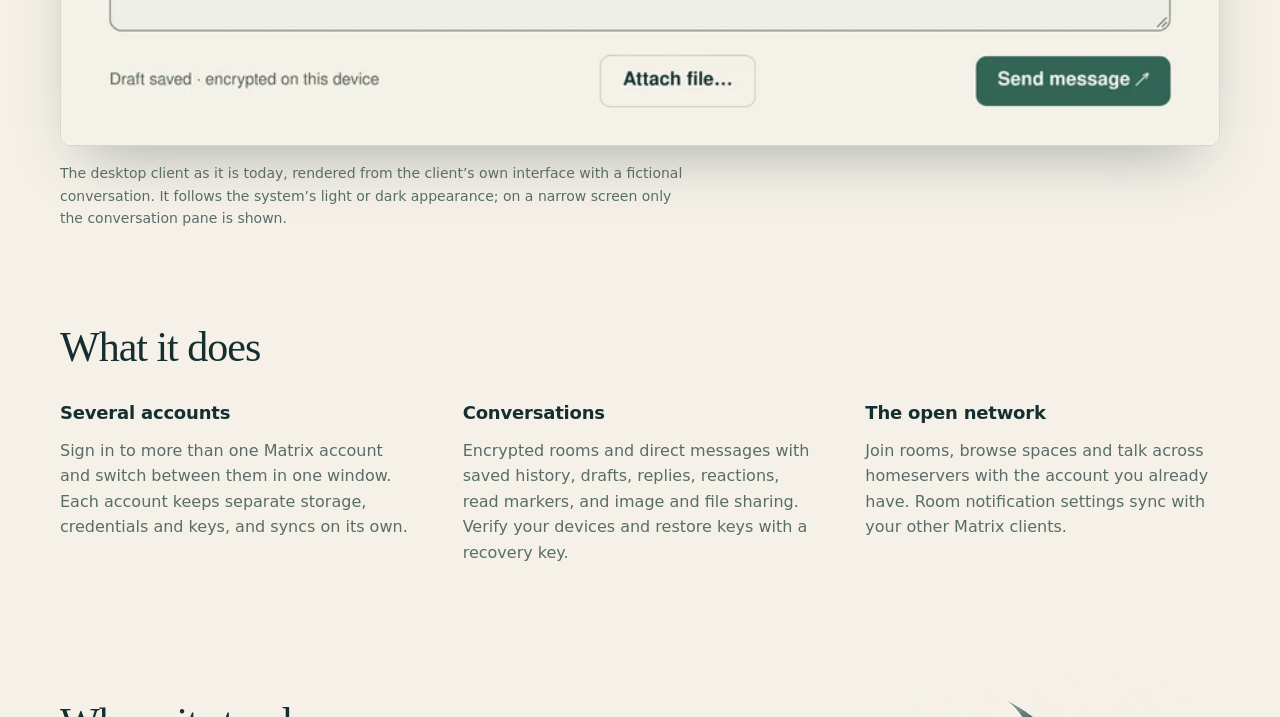
==== commit c6c0b93d: "Update Kuiske vanity site" ====
--- a/index.html
+++ b/index.html
@@ -4,11 +4,11 @@
   <meta charset="utf-8">
   <meta name="viewport" content="width=device-width, initial-scale=1">
   <meta name="theme-color" content="#152f31">
-  <title>Kuiske — quiet conversations on Matrix</title>
-  <meta name="description" content="A quieter place for your Matrix conversations. Kuiske is an independent desktop chat client in early development, built around multiple accounts and encrypted conversations.">
+  <title>Kuiske — a quiet Matrix client for the desktop</title>
+  <meta name="description" content="Kuiske is an independent Matrix chat client for the desktop, in early development. Several accounts in one window, encrypted conversations, and history that stays on your device.">
   <meta property="og:type" content="website">
-  <meta property="og:title" content="Kuiske — quiet conversations on Matrix">
-  <meta property="og:description" content="Your accounts. Your conversations. A little room to breathe. An independent Matrix client in early development.">
+  <meta property="og:title" content="Kuiske — a quiet Matrix client for the desktop">
+  <meta property="og:description" content="An independent Matrix client in early development. Several accounts in one window, encrypted conversations, and history that stays on your device.">
   <link rel="canonical" href="https://terva.sh/kuiske/">
   <meta property="og:url" content="https://terva.sh/kuiske/">
   <meta property="og:image" content="https://terva.sh/kuiske/assets/social-card.png">
@@ -25,55 +25,43 @@
 <body>
   <a class="skip-link" href="#main">Skip to content</a>
   <header class="site-header wrap">
-    <a class="identity" href="#" aria-label="Kuiske home"><img src="assets/mark-ink.svg" alt="" width="40" height="40"><img src="assets/wordmark.svg" alt="Kuiske" width="135" height="40"></a>
-    <nav aria-label="Main navigation"><a href="#idea">The idea</a><a href="#inside">Inside Kuiske</a><a href="#project">The project <span aria-hidden="true">↗</span></a></nav>
+    <a class="identity" href="#" aria-label="Kuiske home"><img src="assets/mark-ink.svg" alt="" width="36" height="36"><img src="assets/wordmark.svg" alt="Kuiske" width="122" height="36"></a>
+    <nav aria-label="Main navigation"><a href="#about">About</a><a href="brand.html">Brand &amp; assets</a><a href="https://terva.sh">terva.sh</a></nav>
   </header>
   <main id="main">
     <section class="hero wrap" aria-labelledby="hero-title">
-      <div class="hero-copy">
-        <p class="eyebrow"><span class="status-dot" aria-hidden="true"></span> An independent Matrix client</p>
-        <h1 id="hero-title">Good conversation.<br>A little <em>quieter.</em></h1>
-        <p class="hero-description">Your people, your rooms, your different worlds.<br class="desktop-break"> A thoughtful home for them all.</p>
-        <a class="button" href="#inside">Meet Kuiske <span aria-hidden="true">↓</span></a>
-        <p class="hero-note">Made for desktop. Growing at its own pace.</p>
-      </div>
-      <div class="hero-art" aria-hidden="true">
-        <img class="hero-image" src="assets/hero-art-1024.webp" srcset="assets/hero-art-640.webp 640w, assets/hero-art-1024.webp 1024w" sizes="(max-width: 760px) min(440px, 100vw - 40px), 550px" alt="" width="1024" height="1024" fetchpriority="high">
-        <span class="art-annotation">kuiske <span> / Finnish for whispering</span></span>
+      <h1 id="hero-title">A quiet Matrix client for the desktop.</h1>
+      <p>Kuiske keeps your Matrix accounts in one window, each with its own storage, credentials and encryption keys. Conversations are encrypted, history stays on your device, and the interface follows your system’s appearance.</p>
+    </section>
+    <figure class="desktop wrap">
+      <picture>
+        <source media="(max-width: 760px) and (prefers-color-scheme: dark)" srcset="assets/desktop-dark-pane-860.webp 860w, assets/desktop-dark-pane-1720.webp 1720w" sizes="100vw" width="860" height="900">
+        <source media="(max-width: 760px)" srcset="assets/desktop-light-pane-860.webp 860w, assets/desktop-light-pane-1720.webp 1720w" sizes="100vw" width="860" height="900">
+        <source media="(prefers-color-scheme: dark)" srcset="assets/desktop-dark-1440.webp 1440w, assets/desktop-dark-2880.webp 2880w" sizes="(max-width: 1256px) 100vw, 1160px">
+        <img src="assets/desktop-light-1440.webp" srcset="assets/desktop-light-1440.webp 1440w, assets/desktop-light-2880.webp 2880w" sizes="(max-width: 1256px) 100vw, 1160px" width="1440" height="900" alt="The Kuiske window: an accounts column, a spaces column, a conversation list grouped into favourites, people and rooms, and a timeline for a room called Weekend plans with grouped messages, a reply and reactions." fetchpriority="high">
+      </picture>
+      <figcaption>The desktop client as it is today, rendered from the client’s own interface with a fictional conversation. It follows the system’s light or dark appearance; on a narrow screen only the conversation pane is shown.</figcaption>
+    </figure>
+    <section class="features wrap" aria-labelledby="features-title">
+      <h2 id="features-title">What it does</h2>
+      <div class="columns">
+        <div><h3>Several accounts</h3><p>Sign in to more than one Matrix account and switch between them in one window. Each account keeps separate storage, credentials and keys, and syncs on its own.</p></div>
+        <div><h3>Conversations</h3><p>Encrypted rooms and direct messages with saved history, drafts, replies, reactions, read markers, and image and file sharing. Verify your devices and restore keys with a recovery key.</p></div>
+        <div><h3>The open network</h3><p>Join rooms, browse spaces and talk across homeservers with the account you already have. Room notification settings sync with your other Matrix clients.</p></div>
       </div>
     </section>
-    <div class="intro-line wrap"><span>BUILT ON MATRIX</span><p>Open conversations. A place of your own.</p><span aria-hidden="true">↘</span></div>
-    <section class="idea wrap" id="idea" aria-labelledby="idea-title">
-      <p class="eyebrow">Less noise. More connection.</p>
-      <h2 id="idea-title">Room for the<br>conversations that matter.</h2>
-      <div class="idea-body"><p>Some conversations are for work. Some are for your closest people. Some start with a shared curiosity.</p><p>Kuiske brings your Matrix accounts into one desktop window, with room to keep each world its own. A calm interface for staying in touch, on an open network.</p></div>
+    <section class="about wrap" id="about" aria-labelledby="about-title">
+      <div>
+        <h2 id="about-title">Where it stands</h2>
+        <p>Kuiske is in early development. The first desktop milestone runs on Linux and on Apple Silicon Macs. Public downloads are not available yet, and mobile is being considered for after the desktop.</p>
+        <p>Kuiske is part of <a href="https://terva.sh">terva.sh</a>. <a href="https://github.com/terva-sh/rihma">rihma</a> handles the Matrix connection and <a href="https://github.com/terva-sh/tuohi">tuohi</a> hosts the desktop window. The name is Finnish for whispering.</p>
+      </div>
+      <img class="about-art" src="assets/hero-art-640.webp" srcset="assets/hero-art-640.webp 640w, assets/hero-art-1024.webp 1024w" sizes="(max-width: 760px) 70vw, 360px" alt="" width="1024" height="1024" loading="lazy" decoding="async">
     </section>
-    <section class="inside wrap" id="inside" aria-labelledby="inside-title">
-      <div class="section-heading"><div><p class="eyebrow">A closer look</p><h2 id="inside-title">Familiar, with space to breathe.</h2></div><span class="small-label">01 / THE DESKTOP</span></div>
-      <figure class="product-figure">
-        <div class="product-window" role="img" aria-label="Illustrative Kuiske layout showing separate accounts, spaces, rooms and a fictional conversation. This is a design illustration, not an application screenshot.">
-          <div class="window-bar"><span aria-hidden="true">● ● ●</span><span>Kuiske</span><span>Quiet conversations.</span></div>
-          <div class="product-body">
-            <div class="mock-accounts"><img src="assets/mark.svg" alt="" width="34" height="34"><p class="mock-label">ACCOUNTS</p><div class="mock-account selected"><b>L</b><span>Personal<small>Connected</small></span></div><div class="mock-account"><b class="lichen">L</b><span>Work<small>Connected</small></span></div><span class="mock-bottom">Your accounts,<br>one window.</span></div>
-            <div class="mock-spaces"><p class="mock-label">SPACES</p><p class="mock-active">All conversations</p><p>Friends</p><p>Outside</p></div>
-            <div class="mock-rooms"><p class="mock-label">CONVERSATIONS</p><p class="mock-search">Find a conversation</p><div class="mock-room mock-active"><span>#</span><div>Weekend plans<small>Shall we take the long way?</small></div></div><div class="mock-room"><span>#</span><div>A little green<small>Something new on the windowsill.</small></div></div><div class="mock-room"><span>#</span><div>Reading room<small>One more chapter.</small></div></div></div>
-            <div class="mock-conversation"><div class="mock-chat-heading"><b>Weekend plans</b><small>A good day to get outside.</small></div><p class="mock-date">TODAY</p><div class="mock-message"><span>Aino <time>10:42</time></span><p>Shall we take the long way?<br>The path by the water.</p></div><div class="mock-message own"><span>You <time>10:43</time></span><p>Absolutely. I’ll bring the coffee.</p></div><div class="mock-message"><span>Aino <time>10:44</time></span><p>No rush. See you there.</p></div><div class="mock-composer">Write a message…<span aria-hidden="true">↑</span></div></div>
-          </div>
-        </div>
-        <figcaption><span class="status-dot" aria-hidden="true"></span> A design illustration with fictional conversations. The app is still evolving.</figcaption>
-      </figure>
-      <div class="features">
-        <article><span class="feature-number">01</span><h3>Your worlds, together.</h3><p>Multiple Matrix accounts in one window. Separate account storage and credentials keep each account’s data scoped to it.</p></article>
-        <article><span class="feature-number">02</span><h3>Keep the conversation.</h3><p>Encrypted chats, saved history, drafts, and image and file sharing. Device verification and recovery help you settle in.</p></article>
-        <article><span class="feature-number">03</span><h3>Part of an open network.</h3><p>Join rooms, explore spaces, and talk across Matrix homeservers. Use the account and community you already call home.</p></article>
-      </div>
-    </section>
-    <section class="project wrap" id="project" aria-labelledby="project-title">
-      <div><p class="eyebrow">Small beginnings. Thoughtful foundations.</p><h2 id="project-title">Taking shape,<br>one conversation at a time.</h2><p>Kuiske is in early development. We’re building a desktop client for Linux and Apple Silicon macOS. Public downloads aren’t available yet.</p><p>Mobile is a future possibility. For now, we’re giving desktop the time and attention it deserves.</p></div>
-      <aside class="project-note" aria-label="Project details"><img class="family-detail" src="assets/birch-detail-480.webp" srcset="assets/birch-detail-480.webp 480w, assets/birch-detail.webp 1254w" sizes="(max-width: 760px) 100vw, 460px" alt="" width="1254" height="1254" loading="lazy" decoding="async"><span class="small-label">FROM THE TERVA FAMILY</span><p>A whisper, a thread,<br>a little birch bark.</p><dl><div><dt>Kuiske</dt><dd>The conversation.</dd></div><div><dt><a href="https://github.com/terva-sh/rihma">rihma <span aria-hidden="true">↗</span></a></dt><dd>The Matrix connection.</dd></div><div><dt><a href="https://github.com/terva-sh/tuohi">tuohi <span aria-hidden="true">↗</span></a></dt><dd>The desktop window.</dd></div></dl><a class="text-link" href="https://terva.sh">Meet the family <span aria-hidden="true">↗</span></a></aside>
-    </section>
-    <section class="closing wrap" aria-label="Kuiske name"><img src="assets/mark-ink.svg" alt="" width="56" height="56"><p><strong>Kuiske.</strong> Finnish for whispering.</p><span>Some things are better said softly.</span></section>
   </main>
-  <footer class="wrap"><p>Quiet conversations. Open possibilities.</p><div><a href="brand.html">Brand &amp; assets</a><a href="https://matrix.org">Built on Matrix <span aria-hidden="true">↗</span></a><span>Site &amp; vector identity · MIT</span></div></footer>
+  <footer class="wrap">
+    <p>Kuiske</p>
+    <div><a href="brand.html">Brand &amp; assets</a><a href="https://matrix.org">Built on Matrix</a><a href="LICENSE.txt">Site &amp; vector identity · MIT</a></div>
+  </footer>
 </body>
 </html>
--- a/assets/tokens.css
+++ b/assets/tokens.css
@@ -1,3 +1,4 @@
+/* Generated from internal/design/tokens.json; run go generate ./internal/design. */
 :root {
   --kuiske-ink: #152f31;
   --kuiske-night: #10191b;
@@ -7,7 +8,7 @@
   --kuiske-lichen: #d1dbbc;
   --kuiske-muted: #596d68;
   --kuiske-line: #d4d9cb;
-  --kuiske-sans: ui-sans-serif, system-ui, -apple-system, BlinkMacSystemFont, "Segoe UI", sans-serif;
+  --kuiske-sans: Inter, ui-sans-serif, system-ui, -apple-system, BlinkMacSystemFont, "Segoe UI", sans-serif;
   --kuiske-serif: "Iowan Old Style", "Palatino Linotype", "Book Antiqua", Palatino, Georgia, serif;
   --kuiske-mono: ui-monospace, "Cascadia Code", "SF Mono", Menlo, Consolas, monospace;
 }
--- a/style.css
+++ b/style.css
@@ -1,21 +1,75 @@
-*{box-sizing:border-box}
-html{scroll-behavior:smooth;scroll-padding-top:24px}
-body{margin:0;background:var(--kuiske-birch);color:var(--kuiske-ink);font-family:var(--kuiske-sans);font-size:16px;line-height:1.65;-webkit-font-smoothing:antialiased}
-img{max-width:100%;display:block}a{color:inherit;text-underline-offset:5px}a:hover{text-decoration-thickness:2px}a:focus-visible,button:focus-visible{outline:3px solid var(--kuiske-teal-deep);outline-offset:6px;border-radius:3px}
-.wrap{width:min(1160px,calc(100% - 96px));margin-inline:auto}.skip-link{position:absolute;left:24px;top:-100px;background:var(--kuiske-ink);color:var(--kuiske-birch);padding:12px 20px;z-index:5}.skip-link:focus{top:16px}
-.site-header{display:flex;align-items:center;justify-content:space-between;padding-block:30px;gap:24px;border-bottom:1px solid var(--kuiske-line)}.identity{display:flex;align-items:center;gap:6px;flex-shrink:0}.identity img:last-child{width:108px;height:32px}.site-header nav{display:flex;gap:34px;font-size:13px}.site-header nav a{text-decoration:none}.site-header nav a:hover{text-decoration:underline}
-.hero{display:grid;grid-template-columns:1.1fr 1fr;align-items:center;min-height:650px;position:relative}.hero-copy{padding-block:68px;z-index:1}.eyebrow,.small-label{font-family:var(--kuiske-mono);text-transform:uppercase;font-size:10px;font-weight:500;letter-spacing:1.5px}.eyebrow{display:flex;align-items:center;gap:10px;margin:0 0 30px}.status-dot{display:inline-block;width:6px;height:6px;border-radius:50%;background:var(--kuiske-teal-deep);flex:none}
-h1,h2,h3,p{margin-top:0}h1,h2{font-family:var(--kuiske-serif);font-weight:400;letter-spacing:-2.6px;line-height:1.06}h1{font-size:clamp(48px,5.8vw,82px);margin:0 0 28px}h1 em{color:var(--kuiske-teal-deep);font-weight:400}.hero-description{color:var(--kuiske-muted);font-size:17px;line-height:1.8;margin-bottom:30px}.button{display:inline-flex;align-items:center;gap:40px;text-decoration:none;background:var(--kuiske-ink);color:var(--kuiske-birch);padding:13px 22px;border-radius:5px;font-size:13px;transition:background .15s}.button:hover{background:var(--kuiske-teal-deep)}.hero-note{font-size:11px;color:var(--kuiske-muted);margin:16px 0 0}
-.hero-art{height:500px;position:relative;overflow:hidden}.hero-image{width:100%;height:100%;object-fit:contain;mask-image:radial-gradient(ellipse 65% 64% at 55% 48%,#000 45%,transparent 85%)}.art-annotation{position:absolute;bottom:22px;left:10%;font-family:var(--kuiske-mono);font-size:11px}.art-annotation span{font-size:10px;color:var(--kuiske-muted)}
-.intro-line{display:flex;align-items:center;gap:40px;border-block:1px solid var(--kuiske-line);padding-block:21px}.intro-line>span:first-child{font:10px var(--kuiske-mono);letter-spacing:1.4px}.intro-line p{margin:0;font-size:13px;color:var(--kuiske-muted)}.intro-line>span:last-child{margin-left:auto;font-size:24px}
-.idea{padding-block:100px;display:grid;grid-template-columns:1fr 1fr;column-gap:80px}.idea>.eyebrow{grid-column:1/-1;margin-bottom:24px}h2{font-size:clamp(34px,4vw,52px);letter-spacing:-1.7px;margin-bottom:24px}.idea h2{margin-bottom:0}.idea-body{max-width:440px;color:var(--kuiske-muted);padding-top:4px}.idea-body p:last-child{margin-bottom:0}
-.inside{padding-top:35px;padding-bottom:90px}.section-heading{display:flex;justify-content:space-between;align-items:end;margin-bottom:32px;gap:24px}.section-heading .eyebrow{margin-bottom:16px}.section-heading h2{font-size:38px;margin:0}.small-label{font-size:9px;white-space:nowrap;color:var(--kuiske-muted)}
-.product-figure{margin:0}.product-window{border:1px solid #304144;border-radius:12px;overflow:hidden;background:#10191b;color:#e9efea;box-shadow:0 24px 48px #152f3114;font-size:12px}.window-bar{height:42px;padding-inline:18px;display:flex;align-items:center;justify-content:space-between;background:#1d2c30;border-bottom:1px solid #304144;font-size:11px}.window-bar>span:first-child{letter-spacing:5px;color:#8a9c94;font-size:9px}.window-bar>span:last-child{color:#a0b3b0;font-size:10px}.product-body{display:grid;grid-template-columns:145px 115px 225px 1fr;min-height:400px}.mock-accounts,.mock-spaces,.mock-rooms{position:relative;background:#172326;border-right:1px solid #304144;padding:22px 14px}.mock-label{font:8px var(--kuiske-mono);letter-spacing:1.2px;color:#a0b3b0;margin:0 0 18px}.mock-accounts>img{margin:0 0 24px -4px}.mock-account{display:flex;align-items:center;gap:8px;padding:9px 3px;margin-bottom:7px;font-size:10px}.mock-account>b{border-radius:7px;width:24px;height:27px;display:grid;place-items:center;background:#78b5a8;color:#152f31;font-size:11px}.mock-account>b.lichen{background:#d1dbbc}.mock-account small{display:block;color:#a0b3b0;font-size:8px}.mock-bottom{position:absolute;bottom:20px;font-size:9px;color:#a0b3b0}.mock-spaces>p:not(.mock-label){padding:8px 5px;font-size:10px}.mock-active{background:#263b3c;border-radius:4px}.mock-search{font-size:10px;border:1px solid #304144;padding:9px;border-radius:5px;color:#a0b3b0}.mock-room{display:flex;gap:10px;align-items:center;margin-bottom:10px;padding:12px 7px}.mock-room>span{font-size:17px;color:#78b5a8}.mock-room div{font-size:10px}.mock-room small{display:block;color:#a0b3b0;font-size:8px;margin-top:5px}.mock-conversation{padding:0 22px 20px;display:flex;flex-direction:column;min-width:0}.mock-chat-heading{border-bottom:1px solid #304144;margin-inline:-22px;padding:17px 22px}.mock-chat-heading>b{font-size:14px;font-weight:500}.mock-chat-heading small{display:block;color:#a0b3b0;font-size:9px;margin-top:4px}.mock-date{text-align:center;color:#a0b3b0;font:8px var(--kuiske-mono);margin:18px 0}.mock-message{max-width:87%;align-self:flex-start;margin-bottom:16px}.mock-message>span{font-size:9px;color:#a0b3b0}.mock-message time{font-size:8px;padding-left:6px}.mock-message p{background:#1d2c30;border:1px solid #304144;border-radius:0 10px 10px;padding:10px 13px;margin:5px 0 0;font-size:11px}.mock-message.own{align-self:flex-end}.mock-message.own>span{display:block;text-align:right}.mock-message.own p{background:#263d38;border-color:#3f5d50;border-radius:10px 0 10px 10px}.mock-composer{margin-top:auto;border:1px solid #304144;border-radius:6px;padding:10px 12px;color:#a0b3b0;font-size:10px;display:flex;justify-content:space-between}.mock-composer>span{color:#c8ddac}
-figcaption{display:flex;align-items:center;gap:8px;color:var(--kuiske-muted);font-size:10px;margin-top:16px}.features{display:grid;grid-template-columns:repeat(3,1fr);gap:52px;margin-top:55px}.feature-number{font:10px var(--kuiske-mono);color:var(--kuiske-teal-deep);display:block;margin-bottom:18px}.features h3{font-size:16px;font-weight:500;letter-spacing:-.3px;margin-bottom:13px}.features p{font-size:13px;color:var(--kuiske-muted);line-height:1.8;margin-bottom:0}
-.project{border-block:1px solid var(--kuiske-line);padding-block:76px;display:grid;grid-template-columns:1.2fr 1fr;gap:100px}.project>div>p:not(.eyebrow){color:var(--kuiske-muted);font-size:14px;max-width:460px}.project-note{background:#e6eadd;padding:32px 36px;border-radius:6px;align-self:start}.family-detail{width:calc(100% + 72px);max-width:none;height:160px;object-fit:cover;object-position:center 45%;margin:-32px -36px 28px;border-radius:6px 6px 0 0}.project-note>p{font-family:var(--kuiske-serif);font-size:30px;line-height:1.2;letter-spacing:-.6px;margin:24px 0}.project-note dl{margin:0 0 28px}.project-note dl>div{display:flex;align-items:baseline;gap:16px;font-size:12px;padding:9px 0;border-bottom:1px solid #cbd2c2}.project-note dt{width:76px;font-weight:500}.project-note dt a{text-decoration:none}.project-note dd{color:var(--kuiske-muted);margin:0}.text-link{font-size:12px}.closing{display:flex;align-items:center;gap:20px;padding-block:48px}.closing>p{font-family:var(--kuiske-serif);font-size:24px;letter-spacing:-.5px;margin:0}.closing strong{font-weight:400}.closing>span{margin-left:auto;font-size:11px;color:var(--kuiske-muted)}footer{border-top:1px solid var(--kuiske-line);padding-block:24px 36px;display:flex;justify-content:space-between;gap:24px;font-size:10px;color:var(--kuiske-muted)}footer p{margin:0}footer>div{display:flex;gap:24px}footer a{text-decoration:none}
-@media(min-width:1440px){.hero h1{font-size:86px}}
-@media(max-width:1050px){.wrap{width:calc(100% - 64px)}.hero{min-height:570px}.hero-art{height:420px}.product-body{grid-template-columns:115px 95px 175px 1fr}.mock-rooms,.mock-accounts,.mock-spaces{padding-inline:10px}.mock-room{padding-inline:5px}.mock-room small{font-size:7px}.project{gap:50px}.features{gap:30px}.idea{gap:40px}.section-heading h2{font-size:34px}}
-@media(max-width:760px){.wrap{width:calc(100% - 40px)}.site-header{padding-block:20px}.site-header nav{gap:18px;font-size:11px}.site-header nav a:first-child{display:none}.identity{gap:0}.identity img:first-child{width:32px;height:32px}.identity img:last-child{width:95px;height:28px}.hero{grid-template-columns:1fr;min-height:auto}.hero-copy{padding-block:52px 0}h1{font-size:clamp(46px,10vw,68px);letter-spacing:-1.8px}.hero-description{font-size:15px}.hero .eyebrow{font-size:9px;letter-spacing:1px;margin-bottom:24px}.hero-art{height:340px;max-width:440px;width:100%;margin-inline:auto}.art-annotation{bottom:20px;left:12%}.hero-note{font-size:10px}.intro-line{gap:20px;padding-block:17px}.intro-line>span:first-child{font-size:8px}.intro-line p{font-size:11px;max-width:170px}.intro-line>span:last-child{font-size:20px}.idea{padding-block:60px;grid-template-columns:1fr;gap:0}.idea>.eyebrow{margin-bottom:20px}.idea h2{margin-bottom:24px}.idea-body{font-size:14px}.inside{padding-top:15px;padding-bottom:60px}.section-heading{align-items:start}.section-heading h2{font-size:30px;max-width:280px}.section-heading>.small-label{display:none}.product-window{border-radius:8px}.product-body{grid-template-columns:100px 1fr;min-height:390px}.mock-spaces,.mock-accounts{display:none}.mock-rooms{padding:20px 6px}.mock-rooms .mock-label{font-size:6px;letter-spacing:.5px}.mock-room{padding:10px 4px;gap:5px;align-items:start}.mock-room>span{font-size:12px}.mock-room div{font-size:8px}.mock-room small{font-size:7px;overflow-wrap:anywhere}.mock-search{font-size:8px;padding:6px}.mock-conversation{padding-inline:12px}.mock-chat-heading{margin-inline:-12px;padding-inline:12px}.mock-chat-heading>b{font-size:12px}.mock-chat-heading small{font-size:8px}.mock-message p{padding:9px;font-size:10px}.window-bar>span:last-child{display:none}.window-bar{height:34px;font-size:10px}.mock-composer{font-size:9px;padding-inline:9px}.features{grid-template-columns:1fr;gap:26px;margin-top:32px}.features article{display:grid;grid-template-columns:28px 1fr;column-gap:12px}.feature-number{grid-row:1/3;margin-top:5px}.features h3{margin-bottom:8px}.features p{grid-column:2}.project{grid-template-columns:1fr;gap:28px;padding-block:52px}.project .eyebrow{font-size:8px;letter-spacing:1px}.project-note{padding:26px}.family-detail{width:calc(100% + 52px);margin:-26px -26px 26px;height:170px}.project-note>p{font-size:28px}.closing{gap:12px;padding-block:32px;flex-wrap:wrap}.closing img{width:36px;height:36px}.closing>p{font-size:21px}.closing>span{margin:0 0 0 48px}footer{flex-direction:column;gap:14px;font-size:9px}footer>div{gap:20px;flex-wrap:wrap}figcaption{font-size:9px;align-items:baseline}}
-@media(prefers-reduced-motion:reduce){html{scroll-behavior:auto}*{transition:none!important}}
+* { box-sizing: border-box; }
+html { scroll-behavior: smooth; scroll-padding-top: 24px; }
+body { margin: 0; background: var(--kuiske-birch); color: var(--kuiske-ink); font-family: var(--kuiske-sans); font-size: 17px; line-height: 1.6; -webkit-font-smoothing: antialiased; }
+img { max-width: 100%; height: auto; display: block; }
+a { color: inherit; text-underline-offset: 4px; text-decoration-thickness: 1px; }
+a:hover { text-decoration-thickness: 2px; }
+a:focus-visible, button:focus-visible { outline: 3px solid var(--kuiske-teal-deep); outline-offset: 4px; border-radius: 3px; }
+h1, h2, h3, p { margin-top: 0; }
+h1, h2 { font-family: var(--kuiske-serif); font-weight: 400; line-height: 1.08; }
+h1 { font-size: clamp(42px, 5.4vw, 72px); letter-spacing: -1.8px; margin-bottom: 24px; max-width: 20ch; }
+h2 { font-size: clamp(30px, 3.4vw, 42px); letter-spacing: -1px; margin-bottom: 28px; }
+h3 { font-size: 18px; font-weight: 600; letter-spacing: -.2px; margin-bottom: 10px; }
+p { color: var(--kuiske-muted); }
+p:last-child { margin-bottom: 0; }
+.wrap { width: min(1160px, calc(100% - 96px)); margin-inline: auto; }
+.skip-link { position: absolute; left: 24px; top: -100px; background: var(--kuiske-ink); color: var(--kuiske-birch); padding: 12px 20px; z-index: 5; }
+.skip-link:focus { top: 16px; }
 
-@media(max-width:380px){.site-header{gap:10px}.site-header nav{gap:12px;font-size:10px}}
+.site-header { display: flex; align-items: center; justify-content: space-between; gap: 24px; padding-block: 28px; }
+.identity { display: flex; align-items: center; gap: 4px; flex-shrink: 0; }
+.site-header nav { display: flex; gap: 28px; font-size: 15px; }
+.site-header nav a { text-decoration: none; white-space: nowrap; }
+.site-header nav a:hover { text-decoration: underline; }
+
+.hero { padding-block: 64px 48px; }
+.hero p { font-size: 20px; max-width: 42ch; line-height: 1.55; }
+
+.desktop { margin: 0 auto; }
+.desktop img { width: 100%; border: 1px solid var(--kuiske-line); border-radius: 10px; box-shadow: 0 28px 60px -24px rgba(21, 47, 49, .35); }
+figcaption { font-size: 14px; color: var(--kuiske-muted); margin-top: 16px; max-width: 70ch; }
+
+.features { padding-block: 96px 0; }
+.columns { display: grid; grid-template-columns: repeat(3, 1fr); gap: 48px; }
+.columns p { font-size: 16px; }
+
+.about { padding-block: 96px; display: grid; grid-template-columns: minmax(0, 1.4fr) minmax(0, 1fr); gap: 64px; align-items: center; }
+.about p { max-width: 52ch; }
+.about-art { width: min(100%, 360px); justify-self: end; mask-image: radial-gradient(ellipse 64% 64% at 52% 48%, #000 46%, transparent 86%); }
+
+footer { border-top: 1px solid var(--kuiske-line); padding-block: 24px 40px; display: flex; justify-content: space-between; gap: 24px; font-size: 14px; color: var(--kuiske-muted); }
+footer p { margin: 0; }
+footer > div { display: flex; gap: 24px; flex-wrap: wrap; }
+footer a { text-decoration: none; }
+footer a:hover { text-decoration: underline; }
+
+@media (max-width: 1050px) {
+  .wrap { width: calc(100% - 64px); }
+  .columns { gap: 32px; }
+  .about { gap: 40px; }
+}
+@media (max-width: 760px) {
+  body { font-size: 16px; }
+  .wrap { width: calc(100% - 40px); }
+  .site-header { padding-block: 20px; gap: 16px; }
+  .site-header nav { gap: 16px; font-size: 14px; }
+  .identity img:first-child { width: 30px; height: 30px; }
+  .identity img:last-child { width: 100px; height: 30px; }
+  .hero { padding-block: 40px 32px; }
+  .hero p { font-size: 17px; }
+  .desktop img { border-radius: 6px; }
+  figcaption { font-size: 13px; }
+  .features { padding-top: 64px; }
+  .columns { grid-template-columns: 1fr; gap: 28px; }
+  .about { padding-block: 64px; grid-template-columns: 1fr; gap: 24px; }
+  .about-art { justify-self: center; width: 60vw; max-width: 260px; order: -1; }
+  footer { flex-direction: column; gap: 14px; font-size: 13px; }
+  footer > div { gap: 18px; }
+}
+@media (max-width: 420px) {
+  .site-header nav { gap: 14px; font-size: 13px; }
+  .site-header nav a:first-child { display: none; }
+}
+@media (prefers-reduced-motion: reduce) {
+  html { scroll-behavior: auto; }
+}
